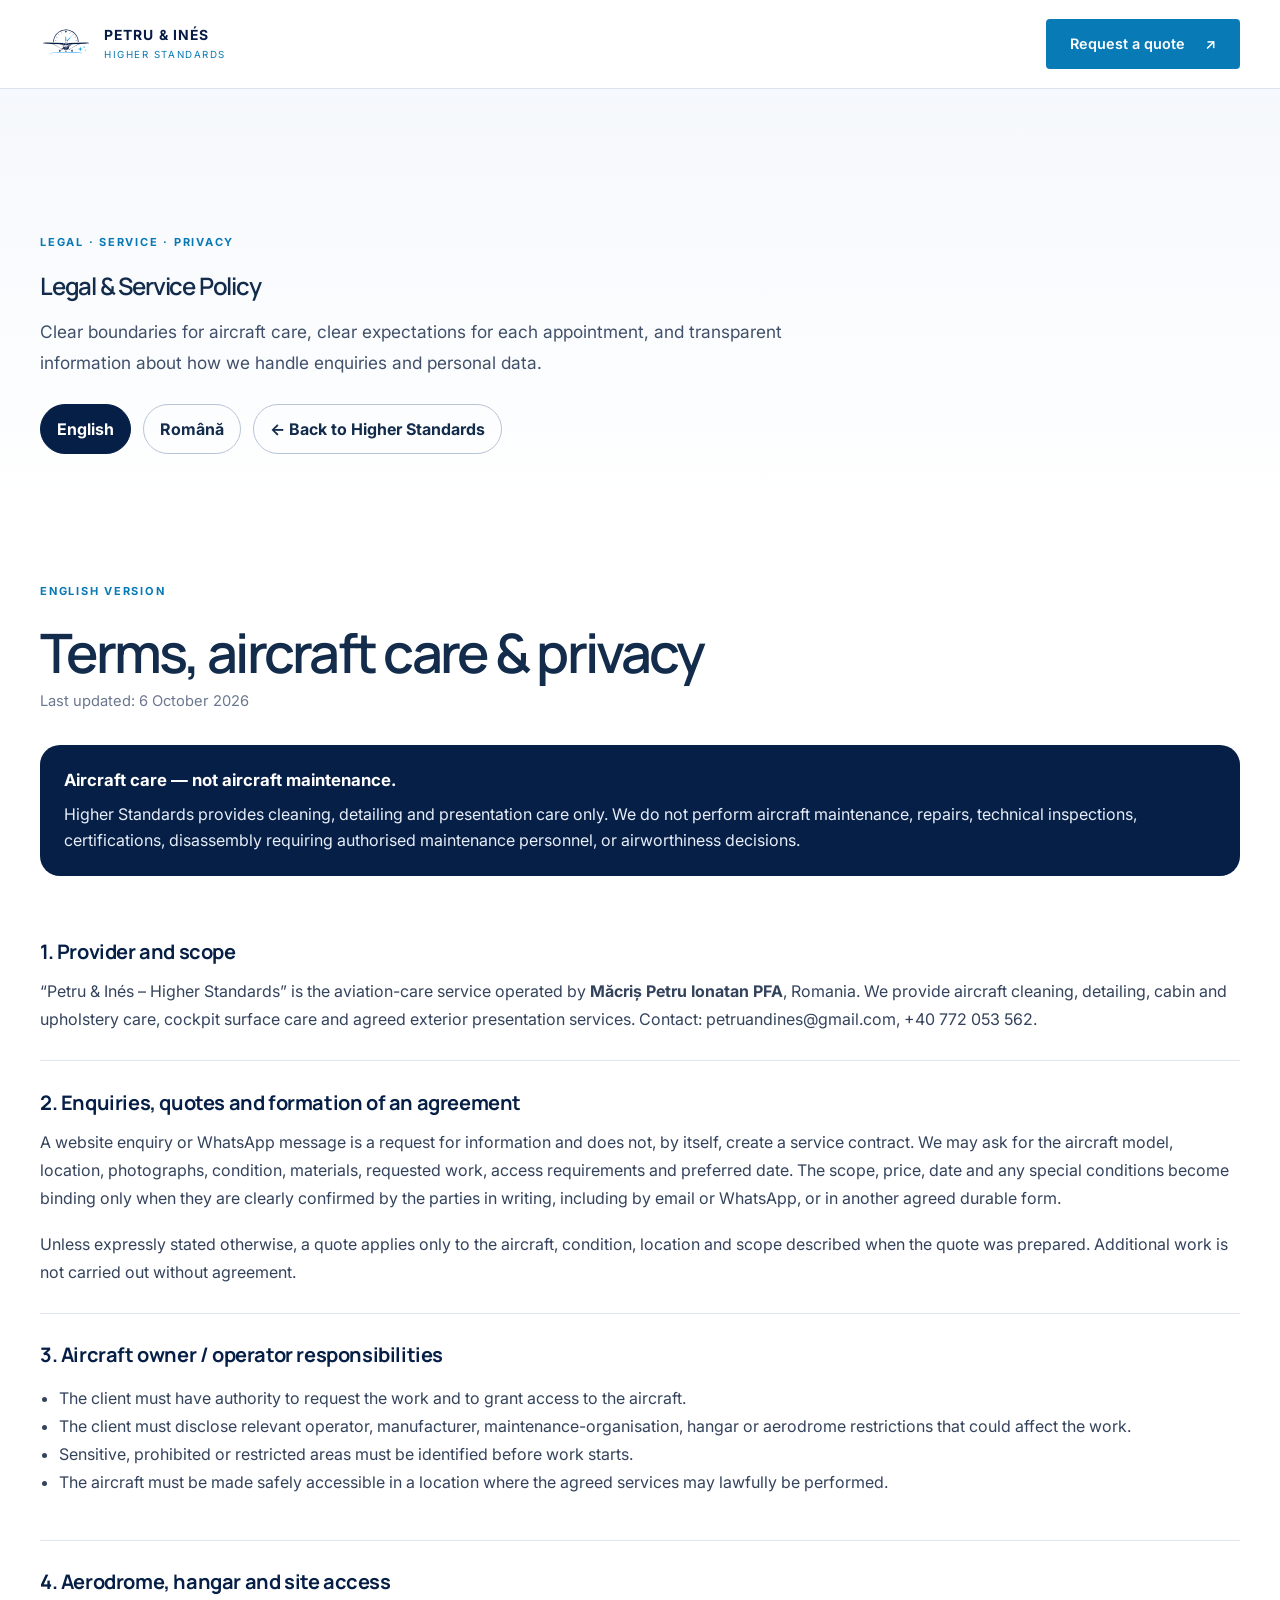
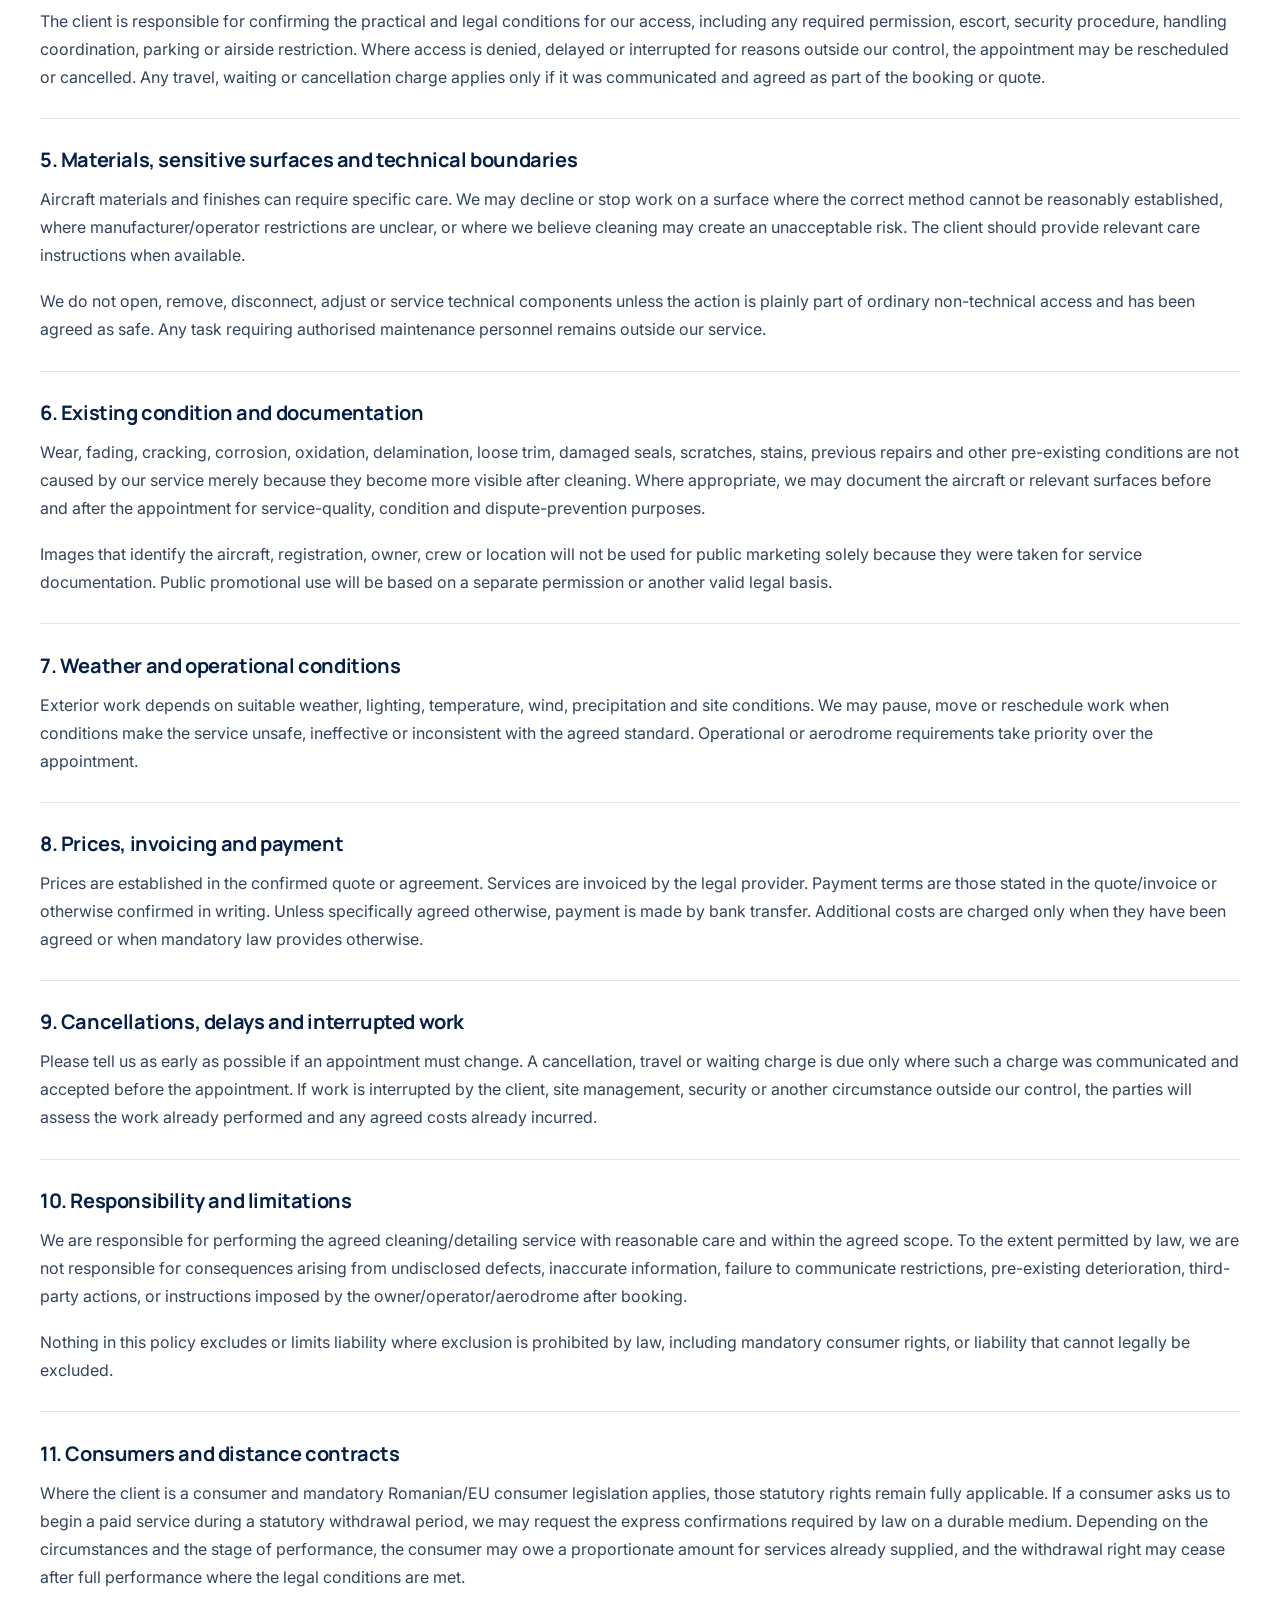
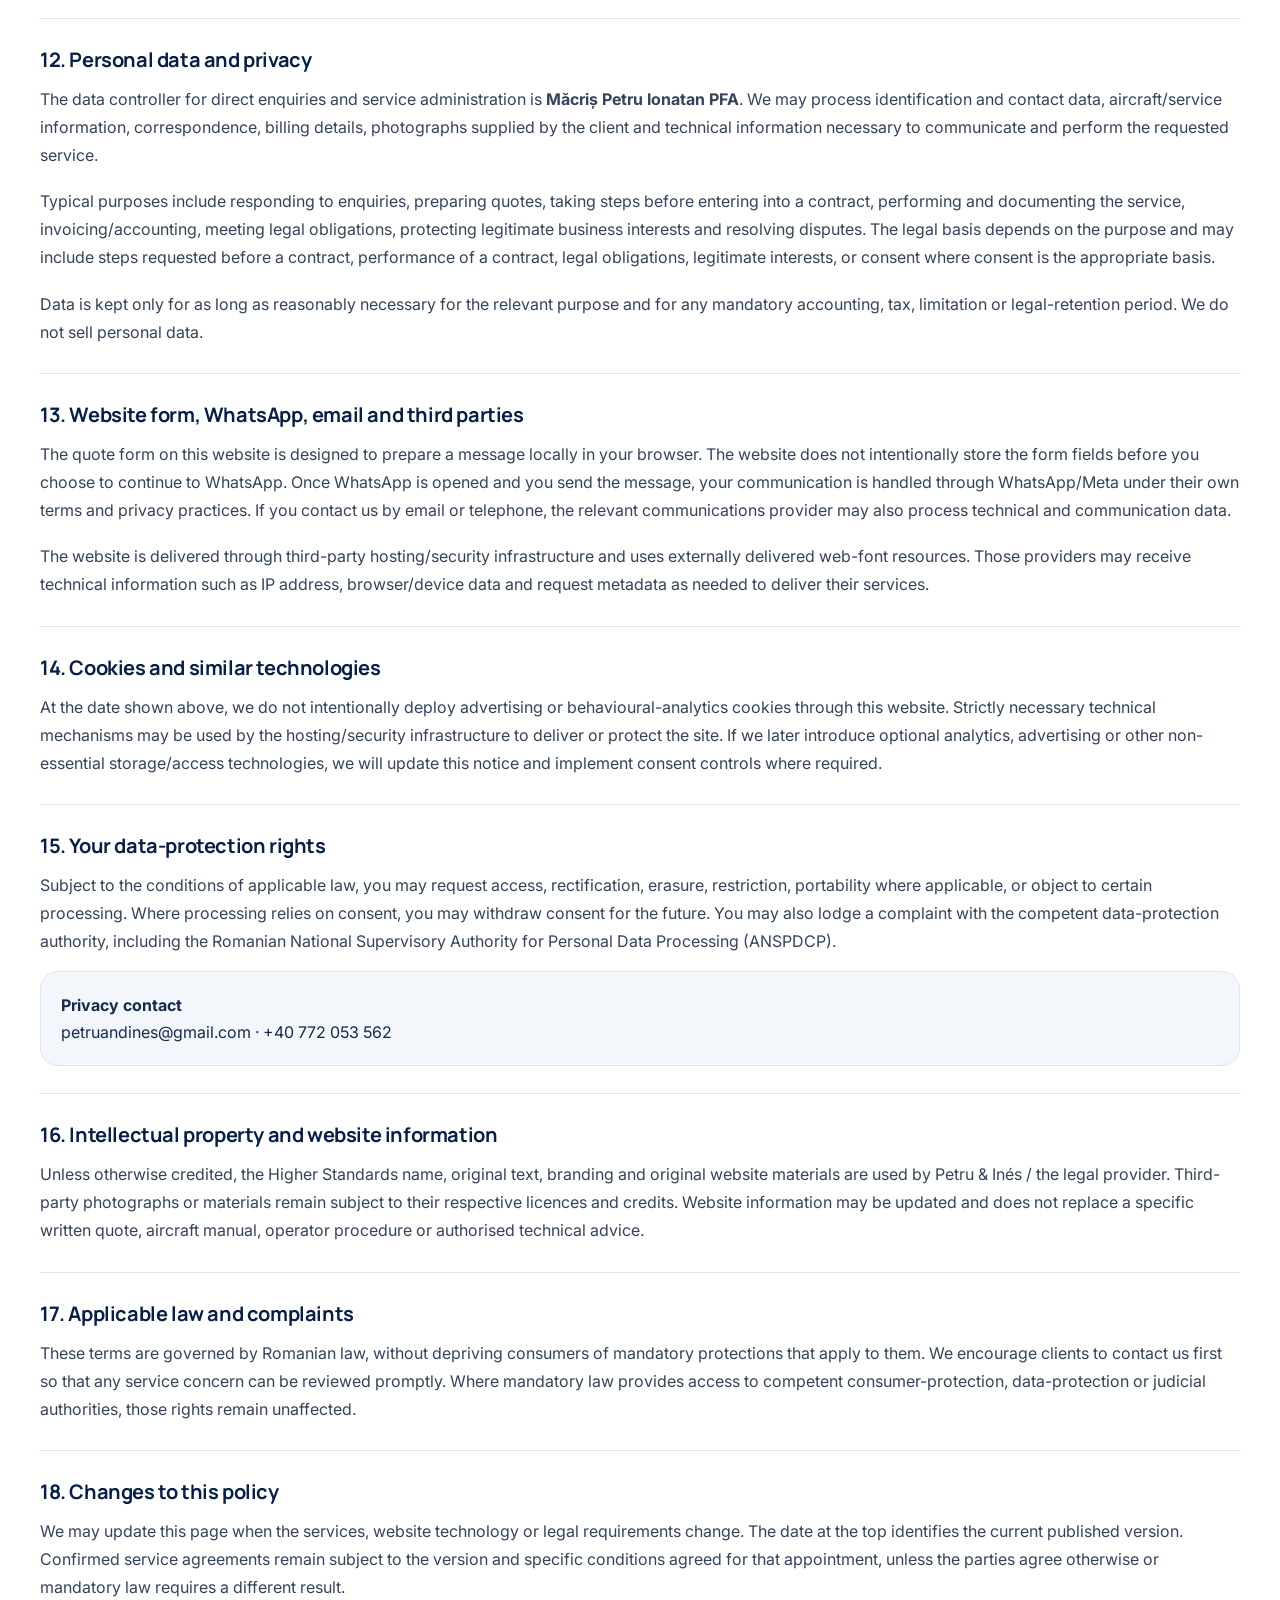
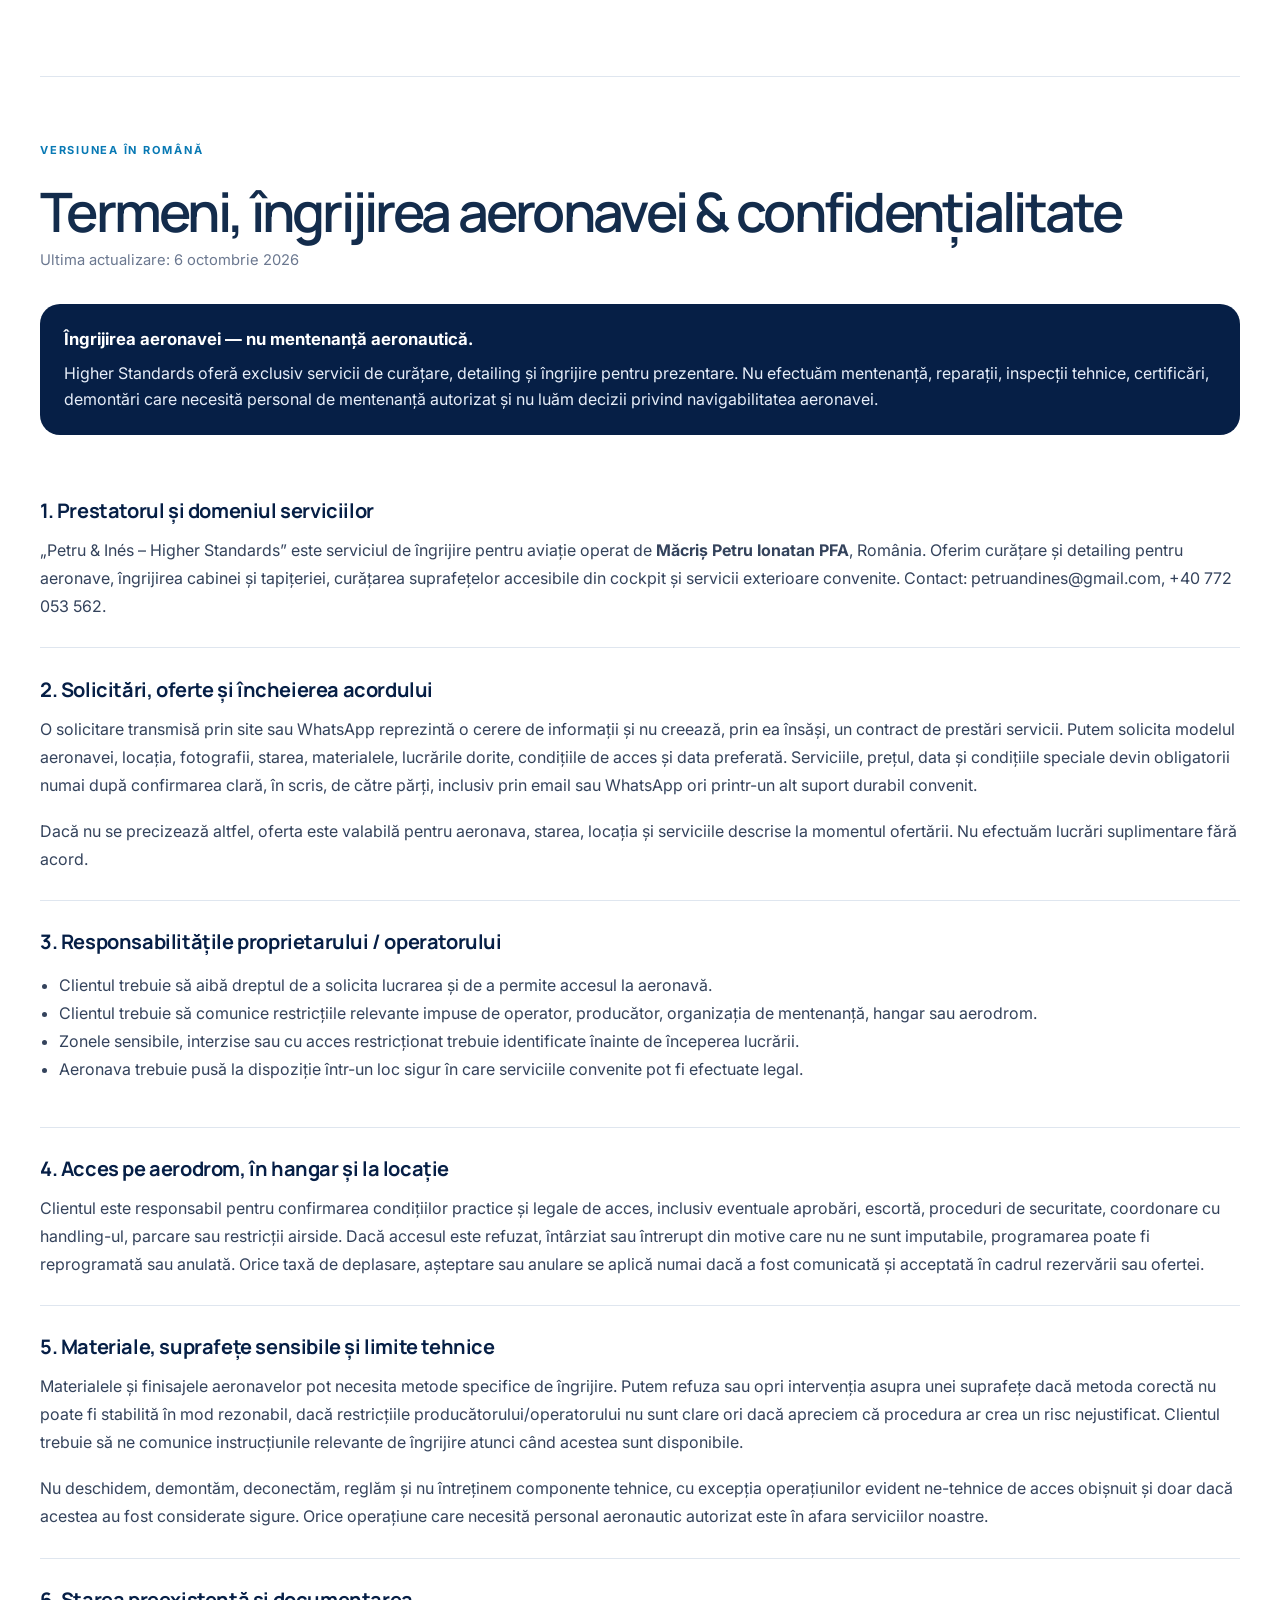
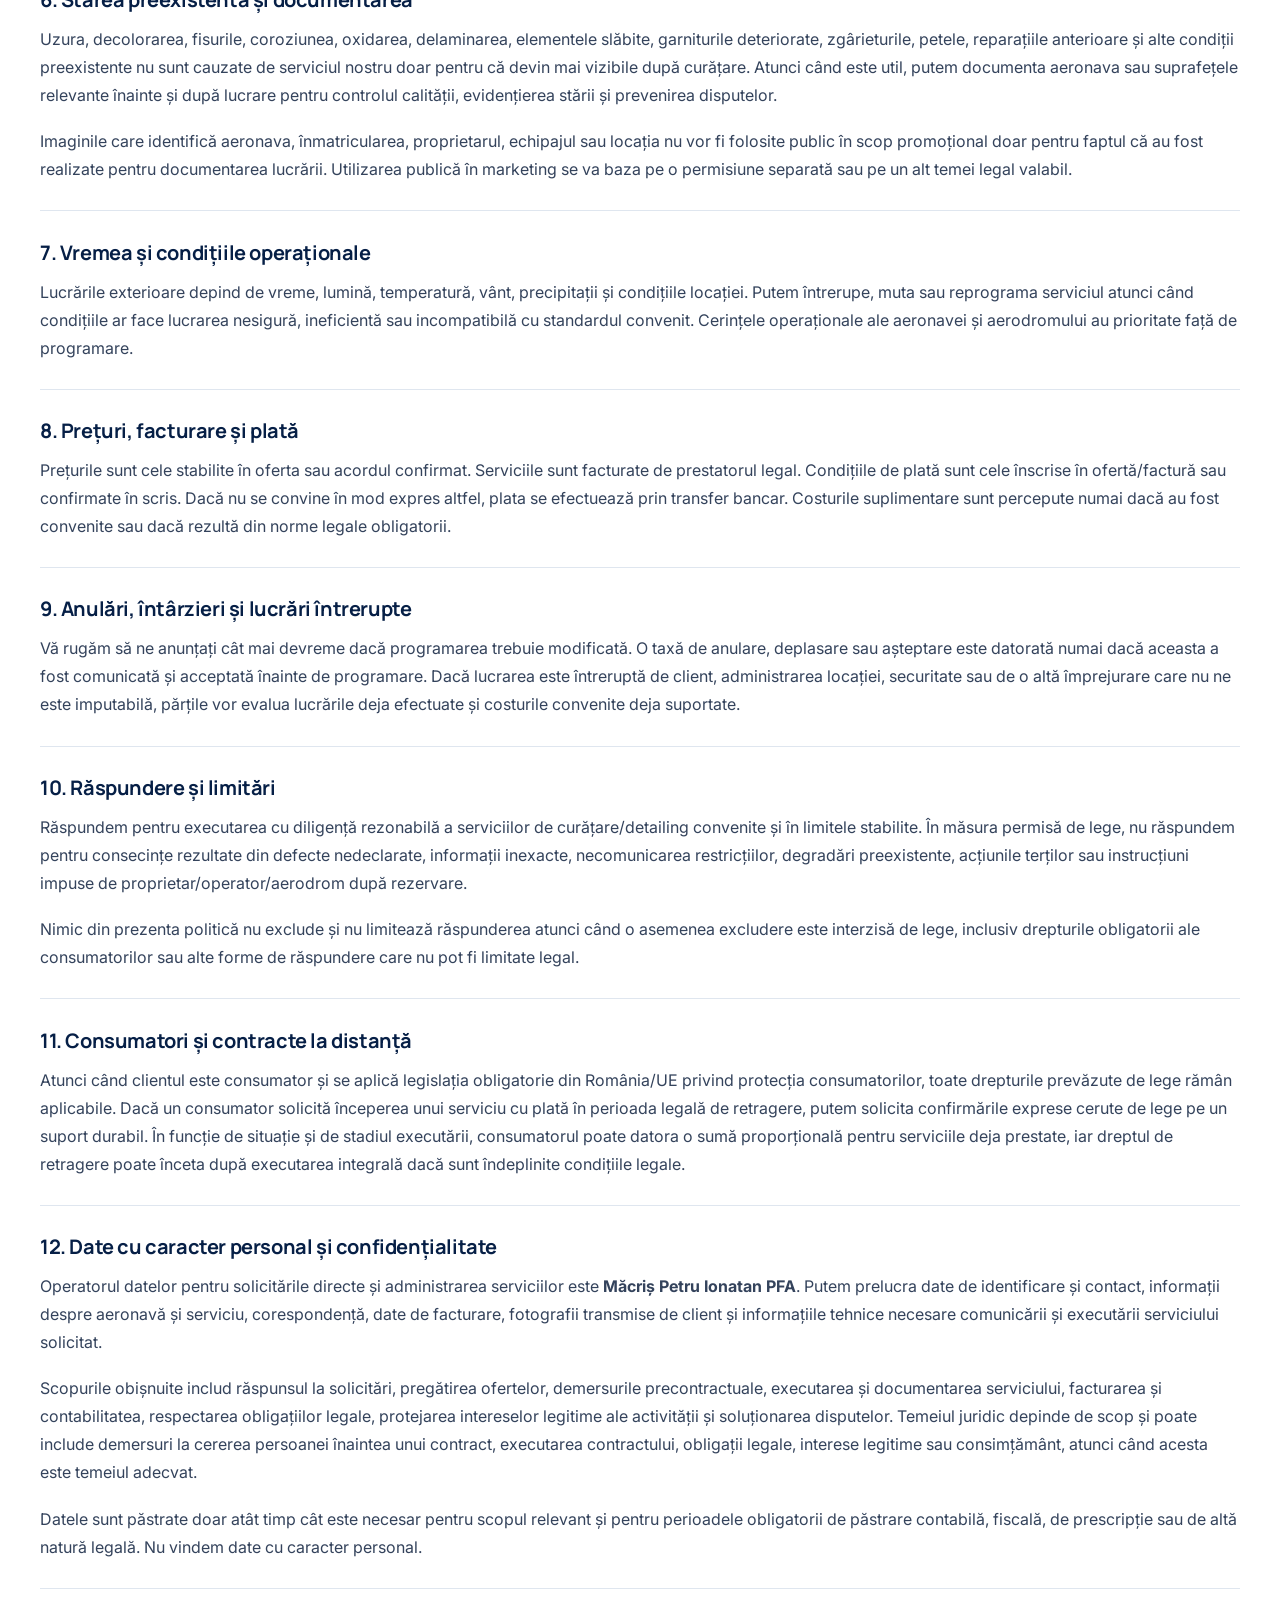
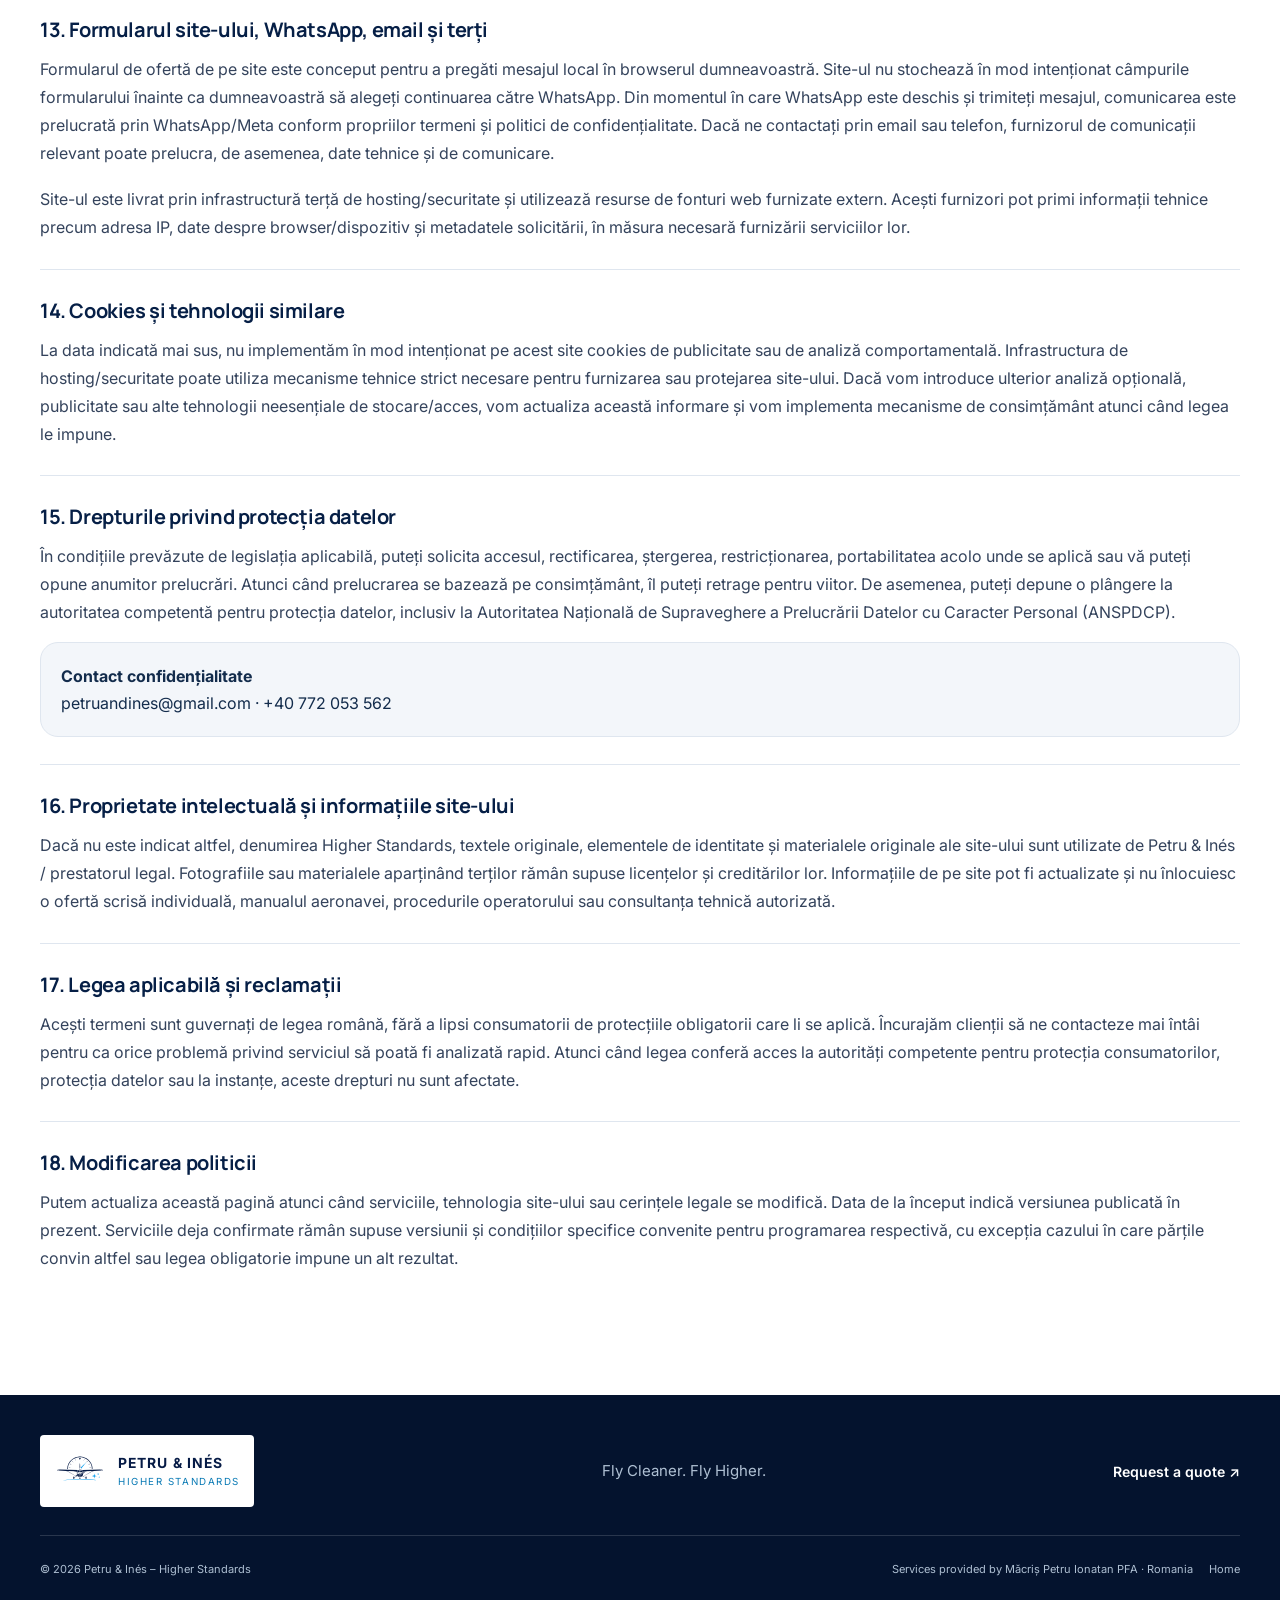
==== legal/index.html @ f7ebeadf "Add bilingual Legal & Service Policy" ====
<!doctype html>
<html lang="en">
<head>
  <meta charset="utf-8">
  <meta name="viewport" content="width=device-width,initial-scale=1">
  <title>Legal & Service Policy | Petru & Inés – Higher Standards</title>
  <meta name="description" content="Terms of service, aircraft care policy and privacy information for Petru & Inés – Higher Standards, operated by Măcriș Petru Ionatan PFA.">
  <meta name="theme-color" content="#061f46">
  <meta name="robots" content="index,follow">
  <link rel="canonical" href="https://higherstandards.petruandines.com/legal/">
  <link rel="icon" href="../assets/images/logo-mini.jpg" type="image/jpeg">
  <link rel="preconnect" href="https://fonts.googleapis.com">
  <link rel="preconnect" href="https://fonts.gstatic.com" crossorigin>
  <link href="https://fonts.googleapis.com/css2?family=Inter:wght@400;500;600;700;800&family=Manrope:wght@500;600;700;800&display=swap" rel="stylesheet">
  <link rel="stylesheet" href="../assets/css/style.css?v=20261006-legal">
  <style>
    .legal-hero{padding:9rem 0 4rem;background:linear-gradient(180deg,#f5f8fc 0%,#fff 100%)}
    .legal-hero h1{max-width:850px;margin:.6rem 0 1rem}.legal-intro{max-width:820px;font-size:1.08rem;line-height:1.8;color:#40506a}
    .legal-actions{display:flex;gap:.75rem;flex-wrap:wrap;margin-top:1.6rem}.legal-actions a{display:inline-flex;align-items:center;justify-content:center;padding:.7rem 1rem;border:1px solid #b8c4d5;border-radius:999px;text-decoration:none;font-weight:700}
    .legal-actions a:first-child{background:#061f46;color:#fff;border-color:#061f46}.legal-wrap{display:grid;grid-template-columns:minmax(0,1fr);gap:3rem;padding:4rem 0 6rem}
    .legal-language{scroll-margin-top:100px}.legal-language+.legal-language{border-top:1px solid #dfe6ef;padding-top:4rem}
    .legal-head{margin-bottom:2rem}.legal-head h2{font-size:clamp(2rem,5vw,3.4rem);margin:.35rem 0}.legal-meta{color:#6b7890;font-size:.92rem}
    .legal-card{border-top:1px solid #dfe6ef;padding:1.7rem 0}.legal-card:first-of-type{border-top:0}.legal-card h3{font-size:1.25rem;margin:0 0 .75rem;color:#061f46}.legal-card p,.legal-card li{line-height:1.75;color:#34435c}.legal-card ul{padding-left:1.2rem}.legal-notice{background:#061f46;color:#fff;border-radius:20px;padding:1.4rem 1.5rem;margin:1.5rem 0 2.2rem}.legal-notice strong{display:block;font-size:1.05rem;margin-bottom:.35rem}.legal-notice p{margin:0;color:#e7eef9;line-height:1.65}
    .legal-contact{background:#f3f6fa;border:1px solid #dfe6ef;border-radius:18px;padding:1.25rem;margin-top:1rem}.legal-contact a{word-break:break-word}
    .legal-footer-links{display:flex;gap:1rem;flex-wrap:wrap;align-items:center}.legal-footer-links a{color:inherit}
    @media(max-width:720px){.legal-hero{padding:7rem 0 3rem}.legal-wrap{padding:3rem 0 5rem}.legal-card{padding:1.35rem 0}}
  </style>
</head>
<body>
<a class="skip-link" href="#main">Skip to content</a>
<header class="site-header">
  <div class="container header-row">
    <a class="brand" href="../" aria-label="Petru & Inés – Higher Standards home"><img src="../assets/images/logo-mini.svg" alt="" width="52" height="52"><span class="brand-copy"><strong>PETRU &amp; INÉS</strong><span>HIGHER STANDARDS</span></span></a>
    <a class="btn btn-primary" href="../#quote">Request a quote <span aria-hidden="true">↗</span></a>
  </div>
</header>
<main id="main">
  <section class="legal-hero">
    <div class="container">
      <p class="eyebrow">LEGAL · SERVICE · PRIVACY</p>
      <h1>Legal &amp; Service Policy</h1>
      <p class="legal-intro">Clear boundaries for aircraft care, clear expectations for each appointment, and transparent information about how we handle enquiries and personal data.</p>
      <div class="legal-actions"><a href="#english">English</a><a href="#romana">Română</a><a href="../">← Back to Higher Standards</a></div>
    </div>
  </section>

  <div class="container legal-wrap">
    <section class="legal-language" id="english" lang="en">
      <div class="legal-head"><p class="eyebrow">ENGLISH VERSION</p><h2>Terms, aircraft care &amp; privacy</h2><p class="legal-meta">Last updated: 6 October 2026</p></div>
      <div class="legal-notice"><strong>Aircraft care — not aircraft maintenance.</strong><p>Higher Standards provides cleaning, detailing and presentation care only. We do not perform aircraft maintenance, repairs, technical inspections, certifications, disassembly requiring authorised maintenance personnel, or airworthiness decisions.</p></div>

      <article class="legal-card"><h3>1. Provider and scope</h3><p>“Petru &amp; Inés – Higher Standards” is the aviation-care service operated by <strong>Măcriș Petru Ionatan PFA</strong>, Romania. We provide aircraft cleaning, detailing, cabin and upholstery care, cockpit surface care and agreed exterior presentation services. Contact: <a href="mailto:petruandines@gmail.com">petruandines@gmail.com</a>, <a href="tel:+40772053562">+40 772 053 562</a>.</p></article>

      <article class="legal-card"><h3>2. Enquiries, quotes and formation of an agreement</h3><p>A website enquiry or WhatsApp message is a request for information and does not, by itself, create a service contract. We may ask for the aircraft model, location, photographs, condition, materials, requested work, access requirements and preferred date. The scope, price, date and any special conditions become binding only when they are clearly confirmed by the parties in writing, including by email or WhatsApp, or in another agreed durable form.</p><p>Unless expressly stated otherwise, a quote applies only to the aircraft, condition, location and scope described when the quote was prepared. Additional work is not carried out without agreement.</p></article>

      <article class="legal-card"><h3>3. Aircraft owner / operator responsibilities</h3><ul><li>The client must have authority to request the work and to grant access to the aircraft.</li><li>The client must disclose relevant operator, manufacturer, maintenance-organisation, hangar or aerodrome restrictions that could affect the work.</li><li>Sensitive, prohibited or restricted areas must be identified before work starts.</li><li>The aircraft must be made safely accessible in a location where the agreed services may lawfully be performed.</li></ul></article>

      <article class="legal-card"><h3>4. Aerodrome, hangar and site access</h3><p>The client is responsible for confirming the practical and legal conditions for our access, including any required permission, escort, security procedure, handling coordination, parking or airside restriction. Where access is denied, delayed or interrupted for reasons outside our control, the appointment may be rescheduled or cancelled. Any travel, waiting or cancellation charge applies only if it was communicated and agreed as part of the booking or quote.</p></article>

      <article class="legal-card"><h3>5. Materials, sensitive surfaces and technical boundaries</h3><p>Aircraft materials and finishes can require specific care. We may decline or stop work on a surface where the correct method cannot be reasonably established, where manufacturer/operator restrictions are unclear, or where we believe cleaning may create an unacceptable risk. The client should provide relevant care instructions when available.</p><p>We do not open, remove, disconnect, adjust or service technical components unless the action is plainly part of ordinary non-technical access and has been agreed as safe. Any task requiring authorised maintenance personnel remains outside our service.</p></article>

      <article class="legal-card"><h3>6. Existing condition and documentation</h3><p>Wear, fading, cracking, corrosion, oxidation, delamination, loose trim, damaged seals, scratches, stains, previous repairs and other pre-existing conditions are not caused by our service merely because they become more visible after cleaning. Where appropriate, we may document the aircraft or relevant surfaces before and after the appointment for service-quality, condition and dispute-prevention purposes.</p><p>Images that identify the aircraft, registration, owner, crew or location will not be used for public marketing solely because they were taken for service documentation. Public promotional use will be based on a separate permission or another valid legal basis.</p></article>

      <article class="legal-card"><h3>7. Weather and operational conditions</h3><p>Exterior work depends on suitable weather, lighting, temperature, wind, precipitation and site conditions. We may pause, move or reschedule work when conditions make the service unsafe, ineffective or inconsistent with the agreed standard. Operational or aerodrome requirements take priority over the appointment.</p></article>

      <article class="legal-card"><h3>8. Prices, invoicing and payment</h3><p>Prices are established in the confirmed quote or agreement. Services are invoiced by the legal provider. Payment terms are those stated in the quote/invoice or otherwise confirmed in writing. Unless specifically agreed otherwise, payment is made by bank transfer. Additional costs are charged only when they have been agreed or when mandatory law provides otherwise.</p></article>

      <article class="legal-card"><h3>9. Cancellations, delays and interrupted work</h3><p>Please tell us as early as possible if an appointment must change. A cancellation, travel or waiting charge is due only where such a charge was communicated and accepted before the appointment. If work is interrupted by the client, site management, security or another circumstance outside our control, the parties will assess the work already performed and any agreed costs already incurred.</p></article>

      <article class="legal-card"><h3>10. Responsibility and limitations</h3><p>We are responsible for performing the agreed cleaning/detailing service with reasonable care and within the agreed scope. To the extent permitted by law, we are not responsible for consequences arising from undisclosed defects, inaccurate information, failure to communicate restrictions, pre-existing deterioration, third-party actions, or instructions imposed by the owner/operator/aerodrome after booking.</p><p>Nothing in this policy excludes or limits liability where exclusion is prohibited by law, including mandatory consumer rights, or liability that cannot legally be excluded.</p></article>

      <article class="legal-card"><h3>11. Consumers and distance contracts</h3><p>Where the client is a consumer and mandatory Romanian/EU consumer legislation applies, those statutory rights remain fully applicable. If a consumer asks us to begin a paid service during a statutory withdrawal period, we may request the express confirmations required by law on a durable medium. Depending on the circumstances and the stage of performance, the consumer may owe a proportionate amount for services already supplied, and the withdrawal right may cease after full performance where the legal conditions are met.</p></article>

      <article class="legal-card"><h3>12. Personal data and privacy</h3><p>The data controller for direct enquiries and service administration is <strong>Măcriș Petru Ionatan PFA</strong>. We may process identification and contact data, aircraft/service information, correspondence, billing details, photographs supplied by the client and technical information necessary to communicate and perform the requested service.</p><p>Typical purposes include responding to enquiries, preparing quotes, taking steps before entering into a contract, performing and documenting the service, invoicing/accounting, meeting legal obligations, protecting legitimate business interests and resolving disputes. The legal basis depends on the purpose and may include steps requested before a contract, performance of a contract, legal obligations, legitimate interests, or consent where consent is the appropriate basis.</p><p>Data is kept only for as long as reasonably necessary for the relevant purpose and for any mandatory accounting, tax, limitation or legal-retention period. We do not sell personal data.</p></article>

      <article class="legal-card"><h3>13. Website form, WhatsApp, email and third parties</h3><p>The quote form on this website is designed to prepare a message locally in your browser. The website does not intentionally store the form fields before you choose to continue to WhatsApp. Once WhatsApp is opened and you send the message, your communication is handled through WhatsApp/Meta under their own terms and privacy practices. If you contact us by email or telephone, the relevant communications provider may also process technical and communication data.</p><p>The website is delivered through third-party hosting/security infrastructure and uses externally delivered web-font resources. Those providers may receive technical information such as IP address, browser/device data and request metadata as needed to deliver their services.</p></article>

      <article class="legal-card"><h3>14. Cookies and similar technologies</h3><p>At the date shown above, we do not intentionally deploy advertising or behavioural-analytics cookies through this website. Strictly necessary technical mechanisms may be used by the hosting/security infrastructure to deliver or protect the site. If we later introduce optional analytics, advertising or other non-essential storage/access technologies, we will update this notice and implement consent controls where required.</p></article>

      <article class="legal-card"><h3>15. Your data-protection rights</h3><p>Subject to the conditions of applicable law, you may request access, rectification, erasure, restriction, portability where applicable, or object to certain processing. Where processing relies on consent, you may withdraw consent for the future. You may also lodge a complaint with the competent data-protection authority, including the Romanian National Supervisory Authority for Personal Data Processing (ANSPDCP).</p><div class="legal-contact"><strong>Privacy contact</strong><br><a href="mailto:petruandines@gmail.com">petruandines@gmail.com</a> · <a href="tel:+40772053562">+40 772 053 562</a></div></article>

      <article class="legal-card"><h3>16. Intellectual property and website information</h3><p>Unless otherwise credited, the Higher Standards name, original text, branding and original website materials are used by Petru &amp; Inés / the legal provider. Third-party photographs or materials remain subject to their respective licences and credits. Website information may be updated and does not replace a specific written quote, aircraft manual, operator procedure or authorised technical advice.</p></article>

      <article class="legal-card"><h3>17. Applicable law and complaints</h3><p>These terms are governed by Romanian law, without depriving consumers of mandatory protections that apply to them. We encourage clients to contact us first so that any service concern can be reviewed promptly. Where mandatory law provides access to competent consumer-protection, data-protection or judicial authorities, those rights remain unaffected.</p></article>

      <article class="legal-card"><h3>18. Changes to this policy</h3><p>We may update this page when the services, website technology or legal requirements change. The date at the top identifies the current published version. Confirmed service agreements remain subject to the version and specific conditions agreed for that appointment, unless the parties agree otherwise or mandatory law requires a different result.</p></article>
    </section>

    <section class="legal-language" id="romana" lang="ro">
      <div class="legal-head"><p class="eyebrow">VERSIUNEA ÎN ROMÂNĂ</p><h2>Termeni, îngrijirea aeronavei &amp; confidențialitate</h2><p class="legal-meta">Ultima actualizare: 6 octombrie 2026</p></div>
      <div class="legal-notice"><strong>Îngrijirea aeronavei — nu mentenanță aeronautică.</strong><p>Higher Standards oferă exclusiv servicii de curățare, detailing și îngrijire pentru prezentare. Nu efectuăm mentenanță, reparații, inspecții tehnice, certificări, demontări care necesită personal de mentenanță autorizat și nu luăm decizii privind navigabilitatea aeronavei.</p></div>

      <article class="legal-card"><h3>1. Prestatorul și domeniul serviciilor</h3><p>„Petru &amp; Inés – Higher Standards” este serviciul de îngrijire pentru aviație operat de <strong>Măcriș Petru Ionatan PFA</strong>, România. Oferim curățare și detailing pentru aeronave, îngrijirea cabinei și tapițeriei, curățarea suprafețelor accesibile din cockpit și servicii exterioare convenite. Contact: <a href="mailto:petruandines@gmail.com">petruandines@gmail.com</a>, <a href="tel:+40772053562">+40 772 053 562</a>.</p></article>

      <article class="legal-card"><h3>2. Solicitări, oferte și încheierea acordului</h3><p>O solicitare transmisă prin site sau WhatsApp reprezintă o cerere de informații și nu creează, prin ea însăși, un contract de prestări servicii. Putem solicita modelul aeronavei, locația, fotografii, starea, materialele, lucrările dorite, condițiile de acces și data preferată. Serviciile, prețul, data și condițiile speciale devin obligatorii numai după confirmarea clară, în scris, de către părți, inclusiv prin email sau WhatsApp ori printr-un alt suport durabil convenit.</p><p>Dacă nu se precizează altfel, oferta este valabilă pentru aeronava, starea, locația și serviciile descrise la momentul ofertării. Nu efectuăm lucrări suplimentare fără acord.</p></article>

      <article class="legal-card"><h3>3. Responsabilitățile proprietarului / operatorului</h3><ul><li>Clientul trebuie să aibă dreptul de a solicita lucrarea și de a permite accesul la aeronavă.</li><li>Clientul trebuie să comunice restricțiile relevante impuse de operator, producător, organizația de mentenanță, hangar sau aerodrom.</li><li>Zonele sensibile, interzise sau cu acces restricționat trebuie identificate înainte de începerea lucrării.</li><li>Aeronava trebuie pusă la dispoziție într-un loc sigur în care serviciile convenite pot fi efectuate legal.</li></ul></article>

      <article class="legal-card"><h3>4. Acces pe aerodrom, în hangar și la locație</h3><p>Clientul este responsabil pentru confirmarea condițiilor practice și legale de acces, inclusiv eventuale aprobări, escortă, proceduri de securitate, coordonare cu handling-ul, parcare sau restricții airside. Dacă accesul este refuzat, întârziat sau întrerupt din motive care nu ne sunt imputabile, programarea poate fi reprogramată sau anulată. Orice taxă de deplasare, așteptare sau anulare se aplică numai dacă a fost comunicată și acceptată în cadrul rezervării sau ofertei.</p></article>

      <article class="legal-card"><h3>5. Materiale, suprafețe sensibile și limite tehnice</h3><p>Materialele și finisajele aeronavelor pot necesita metode specifice de îngrijire. Putem refuza sau opri intervenția asupra unei suprafețe dacă metoda corectă nu poate fi stabilită în mod rezonabil, dacă restricțiile producătorului/operatorului nu sunt clare ori dacă apreciem că procedura ar crea un risc nejustificat. Clientul trebuie să ne comunice instrucțiunile relevante de îngrijire atunci când acestea sunt disponibile.</p><p>Nu deschidem, demontăm, deconectăm, reglăm și nu întreținem componente tehnice, cu excepția operațiunilor evident ne-tehnice de acces obișnuit și doar dacă acestea au fost considerate sigure. Orice operațiune care necesită personal aeronautic autorizat este în afara serviciilor noastre.</p></article>

      <article class="legal-card"><h3>6. Starea preexistentă și documentarea</h3><p>Uzura, decolorarea, fisurile, coroziunea, oxidarea, delaminarea, elementele slăbite, garniturile deteriorate, zgârieturile, petele, reparațiile anterioare și alte condiții preexistente nu sunt cauzate de serviciul nostru doar pentru că devin mai vizibile după curățare. Atunci când este util, putem documenta aeronava sau suprafețele relevante înainte și după lucrare pentru controlul calității, evidențierea stării și prevenirea disputelor.</p><p>Imaginile care identifică aeronava, înmatricularea, proprietarul, echipajul sau locația nu vor fi folosite public în scop promoțional doar pentru faptul că au fost realizate pentru documentarea lucrării. Utilizarea publică în marketing se va baza pe o permisiune separată sau pe un alt temei legal valabil.</p></article>

      <article class="legal-card"><h3>7. Vremea și condițiile operaționale</h3><p>Lucrările exterioare depind de vreme, lumină, temperatură, vânt, precipitații și condițiile locației. Putem întrerupe, muta sau reprograma serviciul atunci când condițiile ar face lucrarea nesigură, ineficientă sau incompatibilă cu standardul convenit. Cerințele operaționale ale aeronavei și aerodromului au prioritate față de programare.</p></article>

      <article class="legal-card"><h3>8. Prețuri, facturare și plată</h3><p>Prețurile sunt cele stabilite în oferta sau acordul confirmat. Serviciile sunt facturate de prestatorul legal. Condițiile de plată sunt cele înscrise în ofertă/factură sau confirmate în scris. Dacă nu se convine în mod expres altfel, plata se efectuează prin transfer bancar. Costurile suplimentare sunt percepute numai dacă au fost convenite sau dacă rezultă din norme legale obligatorii.</p></article>

      <article class="legal-card"><h3>9. Anulări, întârzieri și lucrări întrerupte</h3><p>Vă rugăm să ne anunțați cât mai devreme dacă programarea trebuie modificată. O taxă de anulare, deplasare sau așteptare este datorată numai dacă aceasta a fost comunicată și acceptată înainte de programare. Dacă lucrarea este întreruptă de client, administrarea locației, securitate sau de o altă împrejurare care nu ne este imputabilă, părțile vor evalua lucrările deja efectuate și costurile convenite deja suportate.</p></article>

      <article class="legal-card"><h3>10. Răspundere și limitări</h3><p>Răspundem pentru executarea cu diligență rezonabilă a serviciilor de curățare/detailing convenite și în limitele stabilite. În măsura permisă de lege, nu răspundem pentru consecințe rezultate din defecte nedeclarate, informații inexacte, necomunicarea restricțiilor, degradări preexistente, acțiunile terților sau instrucțiuni impuse de proprietar/operator/aerodrom după rezervare.</p><p>Nimic din prezenta politică nu exclude și nu limitează răspunderea atunci când o asemenea excludere este interzisă de lege, inclusiv drepturile obligatorii ale consumatorilor sau alte forme de răspundere care nu pot fi limitate legal.</p></article>

      <article class="legal-card"><h3>11. Consumatori și contracte la distanță</h3><p>Atunci când clientul este consumator și se aplică legislația obligatorie din România/UE privind protecția consumatorilor, toate drepturile prevăzute de lege rămân aplicabile. Dacă un consumator solicită începerea unui serviciu cu plată în perioada legală de retragere, putem solicita confirmările exprese cerute de lege pe un suport durabil. În funcție de situație și de stadiul executării, consumatorul poate datora o sumă proporțională pentru serviciile deja prestate, iar dreptul de retragere poate înceta după executarea integrală dacă sunt îndeplinite condițiile legale.</p></article>

      <article class="legal-card"><h3>12. Date cu caracter personal și confidențialitate</h3><p>Operatorul datelor pentru solicitările directe și administrarea serviciilor este <strong>Măcriș Petru Ionatan PFA</strong>. Putem prelucra date de identificare și contact, informații despre aeronavă și serviciu, corespondență, date de facturare, fotografii transmise de client și informațiile tehnice necesare comunicării și executării serviciului solicitat.</p><p>Scopurile obișnuite includ răspunsul la solicitări, pregătirea ofertelor, demersurile precontractuale, executarea și documentarea serviciului, facturarea și contabilitatea, respectarea obligațiilor legale, protejarea intereselor legitime ale activității și soluționarea disputelor. Temeiul juridic depinde de scop și poate include demersuri la cererea persoanei înaintea unui contract, executarea contractului, obligații legale, interese legitime sau consimțământ, atunci când acesta este temeiul adecvat.</p><p>Datele sunt păstrate doar atât timp cât este necesar pentru scopul relevant și pentru perioadele obligatorii de păstrare contabilă, fiscală, de prescripție sau de altă natură legală. Nu vindem date cu caracter personal.</p></article>

      <article class="legal-card"><h3>13. Formularul site-ului, WhatsApp, email și terți</h3><p>Formularul de ofertă de pe site este conceput pentru a pregăti mesajul local în browserul dumneavoastră. Site-ul nu stochează în mod intenționat câmpurile formularului înainte ca dumneavoastră să alegeți continuarea către WhatsApp. Din momentul în care WhatsApp este deschis și trimiteți mesajul, comunicarea este prelucrată prin WhatsApp/Meta conform propriilor termeni și politici de confidențialitate. Dacă ne contactați prin email sau telefon, furnizorul de comunicații relevant poate prelucra, de asemenea, date tehnice și de comunicare.</p><p>Site-ul este livrat prin infrastructură terță de hosting/securitate și utilizează resurse de fonturi web furnizate extern. Acești furnizori pot primi informații tehnice precum adresa IP, date despre browser/dispozitiv și metadatele solicitării, în măsura necesară furnizării serviciilor lor.</p></article>

      <article class="legal-card"><h3>14. Cookies și tehnologii similare</h3><p>La data indicată mai sus, nu implementăm în mod intenționat pe acest site cookies de publicitate sau de analiză comportamentală. Infrastructura de hosting/securitate poate utiliza mecanisme tehnice strict necesare pentru furnizarea sau protejarea site-ului. Dacă vom introduce ulterior analiză opțională, publicitate sau alte tehnologii neesențiale de stocare/acces, vom actualiza această informare și vom implementa mecanisme de consimțământ atunci când legea le impune.</p></article>

      <article class="legal-card"><h3>15. Drepturile privind protecția datelor</h3><p>În condițiile prevăzute de legislația aplicabilă, puteți solicita accesul, rectificarea, ștergerea, restricționarea, portabilitatea acolo unde se aplică sau vă puteți opune anumitor prelucrări. Atunci când prelucrarea se bazează pe consimțământ, îl puteți retrage pentru viitor. De asemenea, puteți depune o plângere la autoritatea competentă pentru protecția datelor, inclusiv la Autoritatea Națională de Supraveghere a Prelucrării Datelor cu Caracter Personal (ANSPDCP).</p><div class="legal-contact"><strong>Contact confidențialitate</strong><br><a href="mailto:petruandines@gmail.com">petruandines@gmail.com</a> · <a href="tel:+40772053562">+40 772 053 562</a></div></article>

      <article class="legal-card"><h3>16. Proprietate intelectuală și informațiile site-ului</h3><p>Dacă nu este indicat altfel, denumirea Higher Standards, textele originale, elementele de identitate și materialele originale ale site-ului sunt utilizate de Petru &amp; Inés / prestatorul legal. Fotografiile sau materialele aparținând terților rămân supuse licențelor și creditărilor lor. Informațiile de pe site pot fi actualizate și nu înlocuiesc o ofertă scrisă individuală, manualul aeronavei, procedurile operatorului sau consultanța tehnică autorizată.</p></article>

      <article class="legal-card"><h3>17. Legea aplicabilă și reclamații</h3><p>Acești termeni sunt guvernați de legea română, fără a lipsi consumatorii de protecțiile obligatorii care li se aplică. Încurajăm clienții să ne contacteze mai întâi pentru ca orice problemă privind serviciul să poată fi analizată rapid. Atunci când legea conferă acces la autorități competente pentru protecția consumatorilor, protecția datelor sau la instanțe, aceste drepturi nu sunt afectate.</p></article>

      <article class="legal-card"><h3>18. Modificarea politicii</h3><p>Putem actualiza această pagină atunci când serviciile, tehnologia site-ului sau cerințele legale se modifică. Data de la început indică versiunea publicată în prezent. Serviciile deja confirmate rămân supuse versiunii și condițiilor specifice convenite pentru programarea respectivă, cu excepția cazului în care părțile convin altfel sau legea obligatorie impune un alt rezultat.</p></article>
    </section>
  </div>
</main>
<footer class="footer"><div class="container"><div class="footer-top"><a class="brand" href="../"><img src="../assets/images/logo-mini.svg" alt="" width="52" height="52" loading="lazy"><span class="brand-copy"><strong>PETRU &amp; INÉS</strong><span>HIGHER STANDARDS</span></span></a><p>Fly Cleaner. Fly Higher.</p><a class="text-link" href="../#quote">Request a quote ↗</a></div><div class="footer-bottom"><p>© 2026 Petru &amp; Inés – Higher Standards</p><div class="legal-footer-links"><span>Services provided by Măcriș Petru Ionatan PFA · Romania</span><a href="../">Home</a></div></div></div></footer>
</body>
</html>
---- assets/css/style.css ----
/* Higher Standards — one stylesheet, mobile-first layout. */
:root{--navy:#061b46;--deep:#04132e;--blue:#168fd0;--bright:#58b9ed;--ink:#132c4c;--muted:#53647a;--paper:#f4f7fa;--line:#dce4ed;--max:1200px}
*{box-sizing:border-box}html{scroll-behavior:smooth;scroll-padding-top:100px}body{margin:0;color:var(--ink);background:#fff;font-family:Inter,system-ui,-apple-system,BlinkMacSystemFont,"Segoe UI",sans-serif;line-height:1.65;-webkit-font-smoothing:antialiased}img{display:block;max-width:100%;height:auto}a{color:inherit;text-decoration:none}button,input,select,textarea{font:inherit}button{cursor:pointer}h1,h2,h3,p,figure{margin:0}h1,h2,h3{font-family:Manrope,Inter,system-ui,sans-serif}p+p{margin-top:1.15rem}h1,h2{font-weight:600;letter-spacing:-.05em;line-height:1.12}h2{font-size:clamp(2rem,4.2vw,3.6rem)}h3{font-size:1.2rem;line-height:1.35;letter-spacing:-.02em}a,button,input,textarea,select,summary{-webkit-tap-highlight-color:transparent}:focus-visible{outline:3px solid var(--blue);outline-offset:5px}a:hover{color:var(--blue)}.container{width:calc(100% - 40px);max-width:var(--max);margin-inline:auto}.container>*,.field-row>*,.service-grid>*,.split-grid>*,.quote-grid>*{min-width:0}.skip-link{position:fixed;top:-100px;left:20px;z-index:110;background:#fff;color:var(--navy);padding:12px 20px}.skip-link:focus{top:12px}.section{padding:64px 0}.eyebrow{font-size:.69rem;font-weight:700;letter-spacing:.16em;line-height:1.8;text-transform:uppercase;color:#0879b4;margin-bottom:20px}.section-head{display:grid;gap:24px;margin-bottom:32px}.section-head>p,.section-copy>p:not(.eyebrow){color:var(--muted);max-width:580px}.section-copy h2{margin-bottom:24px}.text-link{display:inline-flex;align-items:center;gap:14px;font-size:.88rem;font-weight:600;min-height:44px}.btn{display:inline-flex;align-items:center;justify-content:center;gap:20px;min-height:50px;padding:13px 23px;border:1px solid transparent;border-radius:4px;font-size:.9rem;font-weight:600;line-height:1.4;text-align:center;transition:background .2s}.btn-primary{background:#087bb7;color:#fff}.btn-primary:hover{color:#fff;background:#086b9e}.number{display:block;color:#0879b4;letter-spacing:.12em;font-size:.7rem;font-weight:600}
/* A compact sticky header, with navigation removed from the tab order when closed. */
.site-header{position:sticky;top:0;z-index:100;background:#fff;border-bottom:1px solid var(--line)}.header-row{display:flex;align-items:center;justify-content:space-between;gap:16px;min-height:74px}.brand{display:flex;gap:12px;align-items:center;min-width:0;flex-shrink:0}.brand img{width:46px;height:46px;object-fit:contain}.brand-copy{display:block;line-height:1.2}.brand-copy strong{display:block;font-size:.78rem;letter-spacing:.08em;color:var(--navy)}.brand-copy>span{display:block;color:#0879b4;font-size:.55rem;letter-spacing:.16em;margin-top:5px}.menu-toggle{display:grid;place-items:center;width:46px;height:46px;flex-shrink:0;border:1px solid var(--line);border-radius:4px;background:#fff;color:var(--navy)}.menu-toggle>span,.menu-toggle>span:before,.menu-toggle>span:after{width:20px;height:2px;background:currentColor;display:block;position:relative}.menu-toggle>span:before,.menu-toggle>span:after{content:"";position:absolute;left:0;top:-6px}.menu-toggle>span:after{top:6px}.menu-toggle[aria-expanded=true]>span{background:transparent}.menu-toggle[aria-expanded=true]>span:before{top:0;transform:rotate(45deg)}.menu-toggle[aria-expanded=true]>span:after{top:0;transform:rotate(-45deg)}.nav-wrap{display:none;position:absolute;inset:100% 0 auto;background:#fff;padding:20px;box-shadow:0 18px 30px #061b4614;max-height:calc(100dvh - 74px);overflow-y:auto;border-bottom:1px solid var(--line)}.nav-wrap.open{display:block}.nav-wrap nav{display:flex;flex-direction:column;margin-bottom:16px}.nav-wrap nav a{display:block;padding:12px 0;font-size:.9rem;border-bottom:1px solid var(--line)}.nav-wrap>.btn{width:100%}
/* Editorial hero: text and photography have separate, predictable space. */
.hero{background:var(--navy);color:#fff}.hero-grid{display:grid;gap:36px;padding-block:48px 30px}.hero .eyebrow{color:#b5d9f0;font-size:.62rem;letter-spacing:.13em;max-width:34ch}.hero h1{font-size:clamp(2.8rem,10.5vw,5.8rem);letter-spacing:-.055em;line-height:1.07}.hero h1 span{color:var(--bright)}.hero-service{margin-top:24px;color:#fff;font-size:.78rem;line-height:1.8;max-width:34ch}.hero-lead{margin-top:18px;color:#b7c8dc;max-width:440px;font-size:.97rem}.hero-actions{display:flex;align-items:center;flex-wrap:wrap;gap:12px 22px;margin-top:26px}.hero .btn-primary{background:var(--blue)}.hero .btn-primary:hover{background:#087bb7}.hero .text-link{color:#fff}.hero-meta{display:grid;grid-template-columns:1fr 1fr;gap:20px;margin-top:32px;border-top:1px solid #ffffff26;padding-top:20px}.hero-meta strong{display:block;font-size:.78rem;font-weight:600;line-height:1.5}.hero-meta span{display:block;color:#b7c8dc;font-size:.69rem;margin-top:5px}.hero-photo{position:relative;min-width:0}.hero-photo img{width:100%;aspect-ratio:1.4;object-fit:cover;object-position:50% 50%;border-radius:3px}.hero-photo figcaption{display:flex;justify-content:space-between;gap:16px;padding-top:16px;font-size:.53rem;letter-spacing:.11em;color:#b7c8dc}.principles{border-bottom:1px solid var(--line);background:#fff}.principles-row{display:flex;flex-wrap:wrap;gap:10px 24px;padding-block:19px;color:var(--muted);font-size:.73rem}.principles-row span{display:flex;gap:9px;align-items:center}.principles-row span:before{content:"";width:4px;height:4px;background:var(--blue);border-radius:50%;flex-shrink:0}
/* Services are contextual photography, not a gallery. */
.service-grid{display:grid;gap:24px}.service-card{border:1px solid var(--line);border-radius:5px;overflow:hidden;display:flex;flex-direction:column;background:#fff}.service-card>img{width:100%;aspect-ratio:1.6;object-fit:cover}.service-body{padding:24px;display:flex;flex-direction:column;align-items:flex-start;flex:1}.service-body h3{margin-top:14px;margin-bottom:12px}.service-body p{font-size:.9rem;color:var(--muted);margin-bottom:20px}.service-body .text-link{border-top:1px solid var(--line);padding-top:16px;width:100%;margin-top:auto;font-size:.8rem;color:#0879b4;justify-content:space-between}.service-note{margin-top:28px;color:var(--muted);font-size:.83rem}.aviation-section{background:var(--paper)}.split-grid{display:grid;gap:36px;align-items:center}.aviation-photo img{width:100%;aspect-ratio:1.2;object-fit:cover;border-radius:4px}.aviation-photo figcaption{margin-top:15px;font-size:.64rem;letter-spacing:.12em;color:var(--muted)}.aviation-types{display:flex;flex-wrap:wrap;gap:10px;list-style:none;padding:0;margin:26px 0 18px}.aviation-types li{border:1px solid #cad6e3;border-radius:3px;padding:7px 12px;font-size:.75rem}.standard-section{background:var(--navy);color:#fff}.standard-section .eyebrow,.standard-section .number{color:var(--bright)}.standard-section .section-head>p{color:#b7c8dc}.standard-grid{display:grid;border-top:1px solid #ffffff26;gap:0 28px}.standard-grid article{padding:26px 0;border-bottom:1px solid #ffffff26}.standard-grid h3{margin-top:20px;margin-bottom:12px;font-size:1.1rem}.standard-grid p{font-size:.88rem;color:#b7c8dc}.standard-note{max-width:880px;margin-top:28px;color:#b7c8dc;font-size:.76rem}.about-mark{background:#fff;border:1px solid var(--line);display:grid;place-items:center;border-radius:4px;padding:16px}.about-mark img{width:min(100%,350px)}.about-details{display:flex;gap:12px 28px;flex-wrap:wrap;padding-top:24px;margin-top:24px;border-top:1px solid var(--line);font-size:.77rem;color:var(--muted)}.process-section{border-top:1px solid var(--line)}.process-grid{display:grid;gap:24px;list-style:none;padding:0;margin:0}.process-grid li{border-top:2px solid var(--line);padding-top:24px}.process-grid h3{margin:18px 0 12px;font-size:1.1rem}.process-grid p{font-size:.88rem;color:var(--muted)}
/* Form controls always stay inside their grid cells, including iOS date inputs. */
.quote-section{background:var(--paper)}.quote-grid{display:grid;gap:36px;scroll-margin-top:100px}.quote-contact{display:grid;gap:20px;margin-top:32px}.quote-contact a{padding-top:16px;border-top:1px solid var(--line);overflow-wrap:anywhere}.quote-contact span{display:block;color:#0879b4;font-size:.64rem;letter-spacing:.14em}.quote-contact strong{display:block;margin-top:5px;font-weight:500;font-size:.97rem}.quote-form{background:#fff;border:1px solid var(--line);border-radius:5px;padding:24px;min-width:0}.quote-form h3{margin-bottom:26px}.quote-form label{display:block;font-size:.79rem;font-weight:500;margin-bottom:18px;min-width:0}.field-row{display:grid;gap:0 18px}.quote-form input,.quote-form select,.quote-form textarea{display:block;width:100%;max-width:100%;min-width:0;min-height:48px;border:1px solid #bdcbdc;border-radius:3px;padding:12px;color:var(--ink);background:#fff;font-size:16px;margin-top:8px;line-height:1.4}.quote-form textarea{resize:vertical;min-height:112px}.quote-form input[type=date]{appearance:none;min-width:0}.quote-form input:focus,.quote-form select:focus,.quote-form textarea:focus{outline:2px solid var(--blue);outline-offset:2px}.optional{color:var(--muted);font-weight:400}.form-submit{width:100%;font-size:.82rem;padding-inline:12px;gap:12px}.form-note{font-size:.7rem;color:var(--muted);margin-top:14px;line-height:1.7}.form-status{font-size:.8rem;color:var(--muted);margin-top:12px}.form-status:empty{display:none}.form-status a{text-decoration:underline}
.footer{background:var(--deep);color:#aebfd2;padding:40px 0 calc(98px + env(safe-area-inset-bottom,0px))}.footer-top{display:flex;flex-wrap:wrap;align-items:center;justify-content:space-between;gap:24px;padding-bottom:28px}.footer-top .brand{background:#fff;border-radius:4px;padding:10px 14px}.footer-top>p{font-size:.94rem}.footer-top .text-link{color:#fff}.footer-bottom{display:flex;justify-content:space-between;flex-wrap:wrap;gap:14px;border-top:1px solid #ffffff26;padding-top:24px;font-size:.69rem}.photo-credits{margin-top:22px;font-size:.68rem;max-width:900px}.photo-credits summary{cursor:pointer;padding-block:10px;width:fit-content}.photo-credits ul{padding-left:20px}.photo-credits a{text-decoration:underline}.mobile-cta{position:fixed;bottom:0;left:0;right:0;z-index:90;background:#fff;border-top:1px solid var(--line);padding:10px 20px calc(10px + env(safe-area-inset-bottom,0px));display:grid;grid-template-columns:1.2fr 1fr;gap:10px}.mobile-cta a{display:grid;place-items:center;min-height:46px;border:1px solid var(--line);border-radius:3px;font-size:.78rem;font-weight:600;color:var(--navy)}.mobile-cta a:first-child{background:#087bb7;border-color:#087bb7;color:#fff}
@media(min-width:600px){.container{width:calc(100% - 64px)}.section{padding:80px 0}.hero-grid{padding-top:64px}.hero-service{max-width:none}.hero .eyebrow{max-width:none}.hero-photo img{aspect-ratio:1.6}.service-grid{grid-template-columns:repeat(2,minmax(0,1fr))}.service-card:last-child{grid-column:1/-1;display:grid;grid-template-columns:1fr 1fr}.service-card:last-child>img{height:100%;aspect-ratio:auto}.standard-grid,.process-grid{grid-template-columns:repeat(2,minmax(0,1fr))}.field-row{grid-template-columns:repeat(2,minmax(0,1fr))}.quote-form{padding:32px}.mobile-cta{display:none}.footer{padding-bottom:36px}.hero-photo figcaption{font-size:.6rem}}
@media(min-width:960px){.section{padding:104px 0}.section-head{grid-template-columns:1.2fr .8fr;align-items:end;gap:80px;margin-bottom:46px}.hero-grid{grid-template-columns:1fr 1.05fr;gap:60px;padding-block:80px}.hero h1{font-size:clamp(3.8rem,6vw,5.8rem)}.hero-photo{align-self:stretch;display:flex;flex-direction:column;justify-content:center}.hero-photo img{aspect-ratio:auto;height:490px;object-fit:cover}.hero-service{font-size:.83rem}.hero-lead{font-size:1rem}.principles-row{justify-content:space-between;padding-block:23px}.service-grid{grid-template-columns:repeat(3,minmax(0,1fr))}.service-card:last-child{grid-column:auto;display:flex}.service-card:last-child>img{height:auto;aspect-ratio:1.6}.split-grid{grid-template-columns:1fr 1fr;gap:80px}.aviation-photo img{aspect-ratio:1.08}.about-mark{padding:32px;min-height:400px}.standard-grid,.process-grid{grid-template-columns:repeat(4,minmax(0,1fr));gap:32px}.quote-grid{grid-template-columns:.85fr 1.15fr;gap:80px}.footer-top{flex-wrap:nowrap}}
@media(min-width:1100px){.header-row{min-height:88px}.brand img{width:52px;height:52px}.brand-copy strong{font-size:.87rem}.brand-copy>span{font-size:.61rem}.menu-toggle{display:none}.nav-wrap{position:static;display:flex;align-items:center;gap:26px;background:none;padding:0;box-shadow:none;border:0;max-height:none;overflow:visible}.nav-wrap nav{flex-direction:row;align-items:center;gap:22px;margin:0}.nav-wrap nav a{padding:12px 0;border:0;font-size:.8rem}.nav-wrap>.btn{width:auto;font-size:.8rem;min-height:46px;padding-inline:19px}}
@media(max-width:359px){.container{width:calc(100% - 32px)}.brand{gap:8px}.brand img{width:40px;height:40px}.brand-copy strong{font-size:.72rem}.brand-copy>span{font-size:.51rem}.hero-meta{gap:12px}.quote-form{padding:18px}.service-body{padding:20px}.hero-photo figcaption{flex-direction:column;gap:6px}}
@media(prefers-reduced-motion:reduce){html{scroll-behavior:auto}*{transition:none!important}}

/* Personal photography: preserve complete faces and the aircraft context. */
.personal-hero img{height:auto;aspect-ratio:1536/1157;object-fit:contain}
.founders-photo img{width:100%;height:auto;aspect-ratio:4/3;object-fit:contain;border-radius:4px}
.founders-photo figcaption,.first-flight-photo figcaption{font-size:.72rem;color:var(--muted);margin-top:14px;line-height:1.6}
.aviation-photo img{height:auto;aspect-ratio:1536/1157;object-fit:contain}
.first-flight{display:grid;gap:30px;margin-top:48px;padding-top:48px;border-top:1px solid var(--line);align-items:center}
.first-flight-photo{width:100%;max-width:300px;margin-inline:auto}
.first-flight-photo img{width:100%;height:auto;border-radius:4px}
.first-flight-copy{max-width:560px}.first-flight-copy h3{font-size:clamp(1.7rem,3vw,2.5rem);font-weight:600;line-height:1.2;margin-bottom:22px;letter-spacing:-.04em}
.first-flight-copy>p:not(.eyebrow){color:var(--muted);font-size:.95rem}
@media(min-width:960px){.first-flight{grid-template-columns:1fr 1fr;gap:80px;margin-top:64px;padding-top:64px}.first-flight-photo{max-width:270px}}
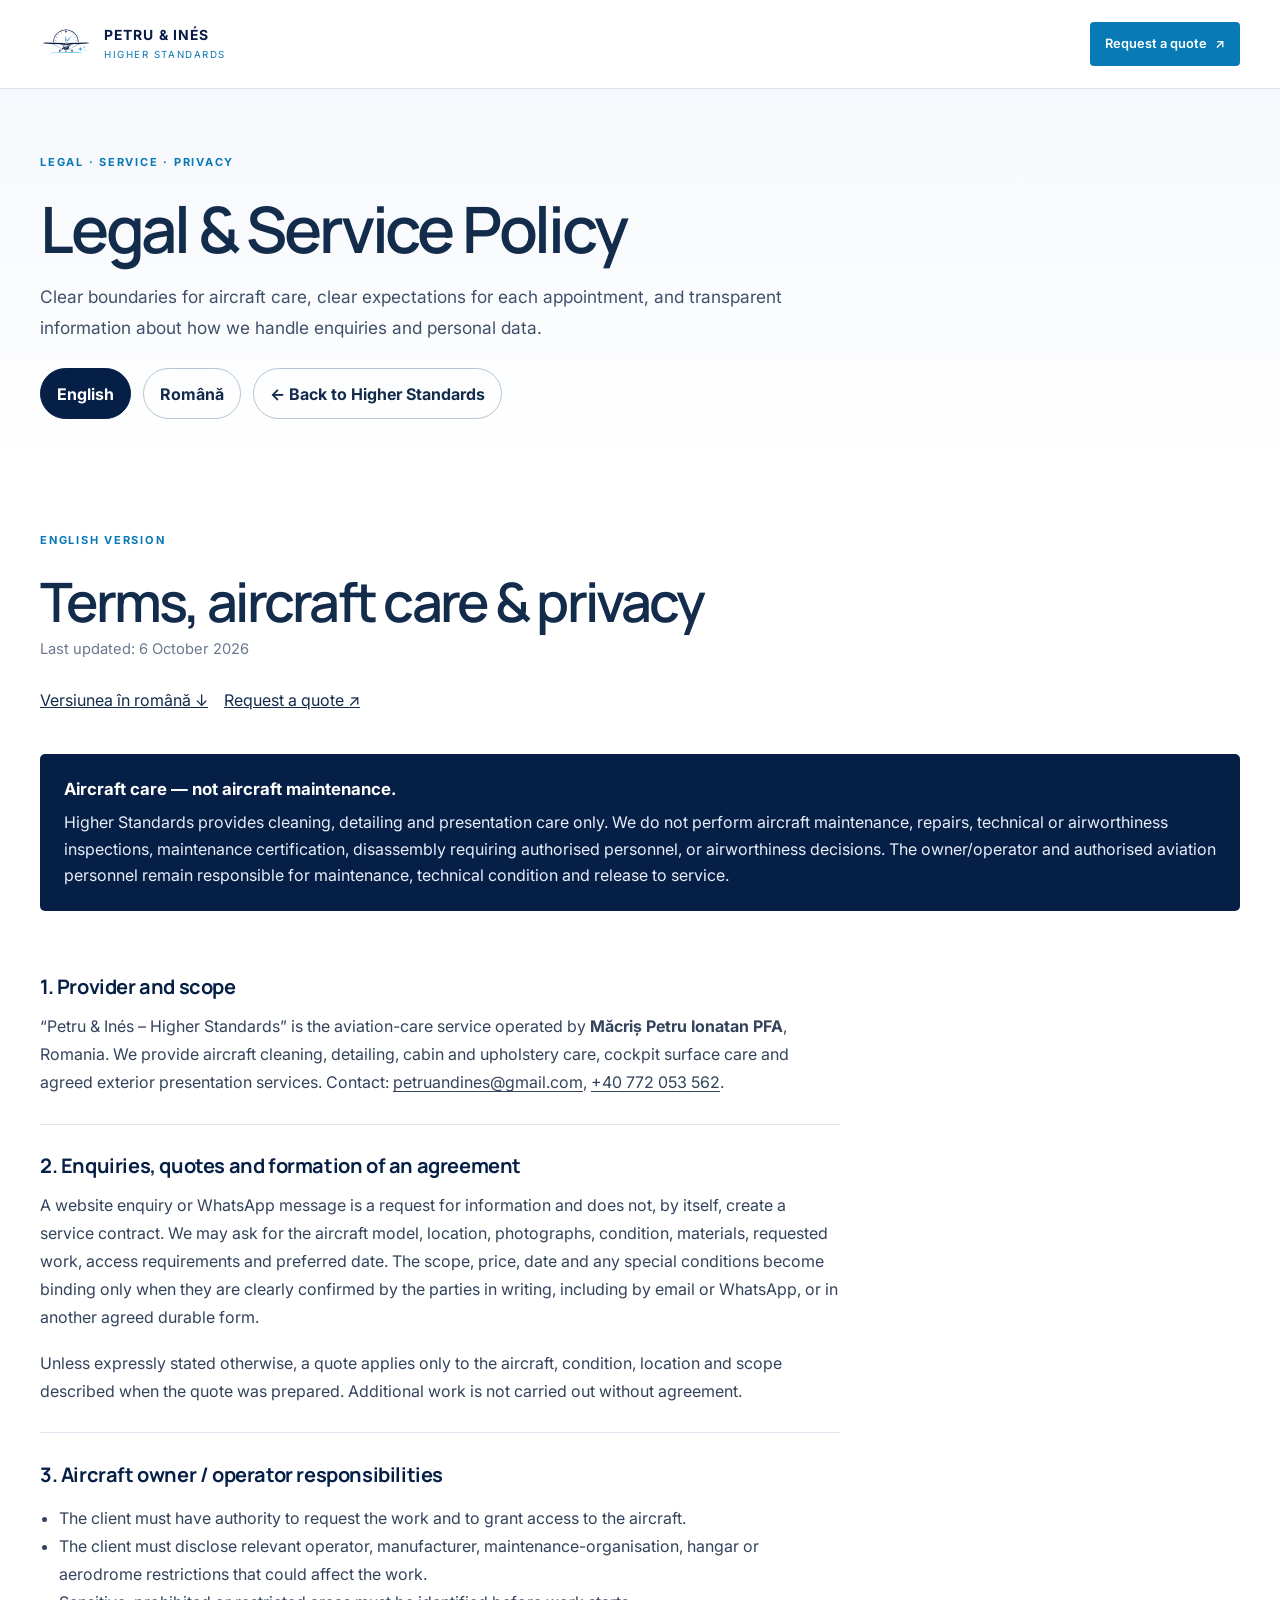
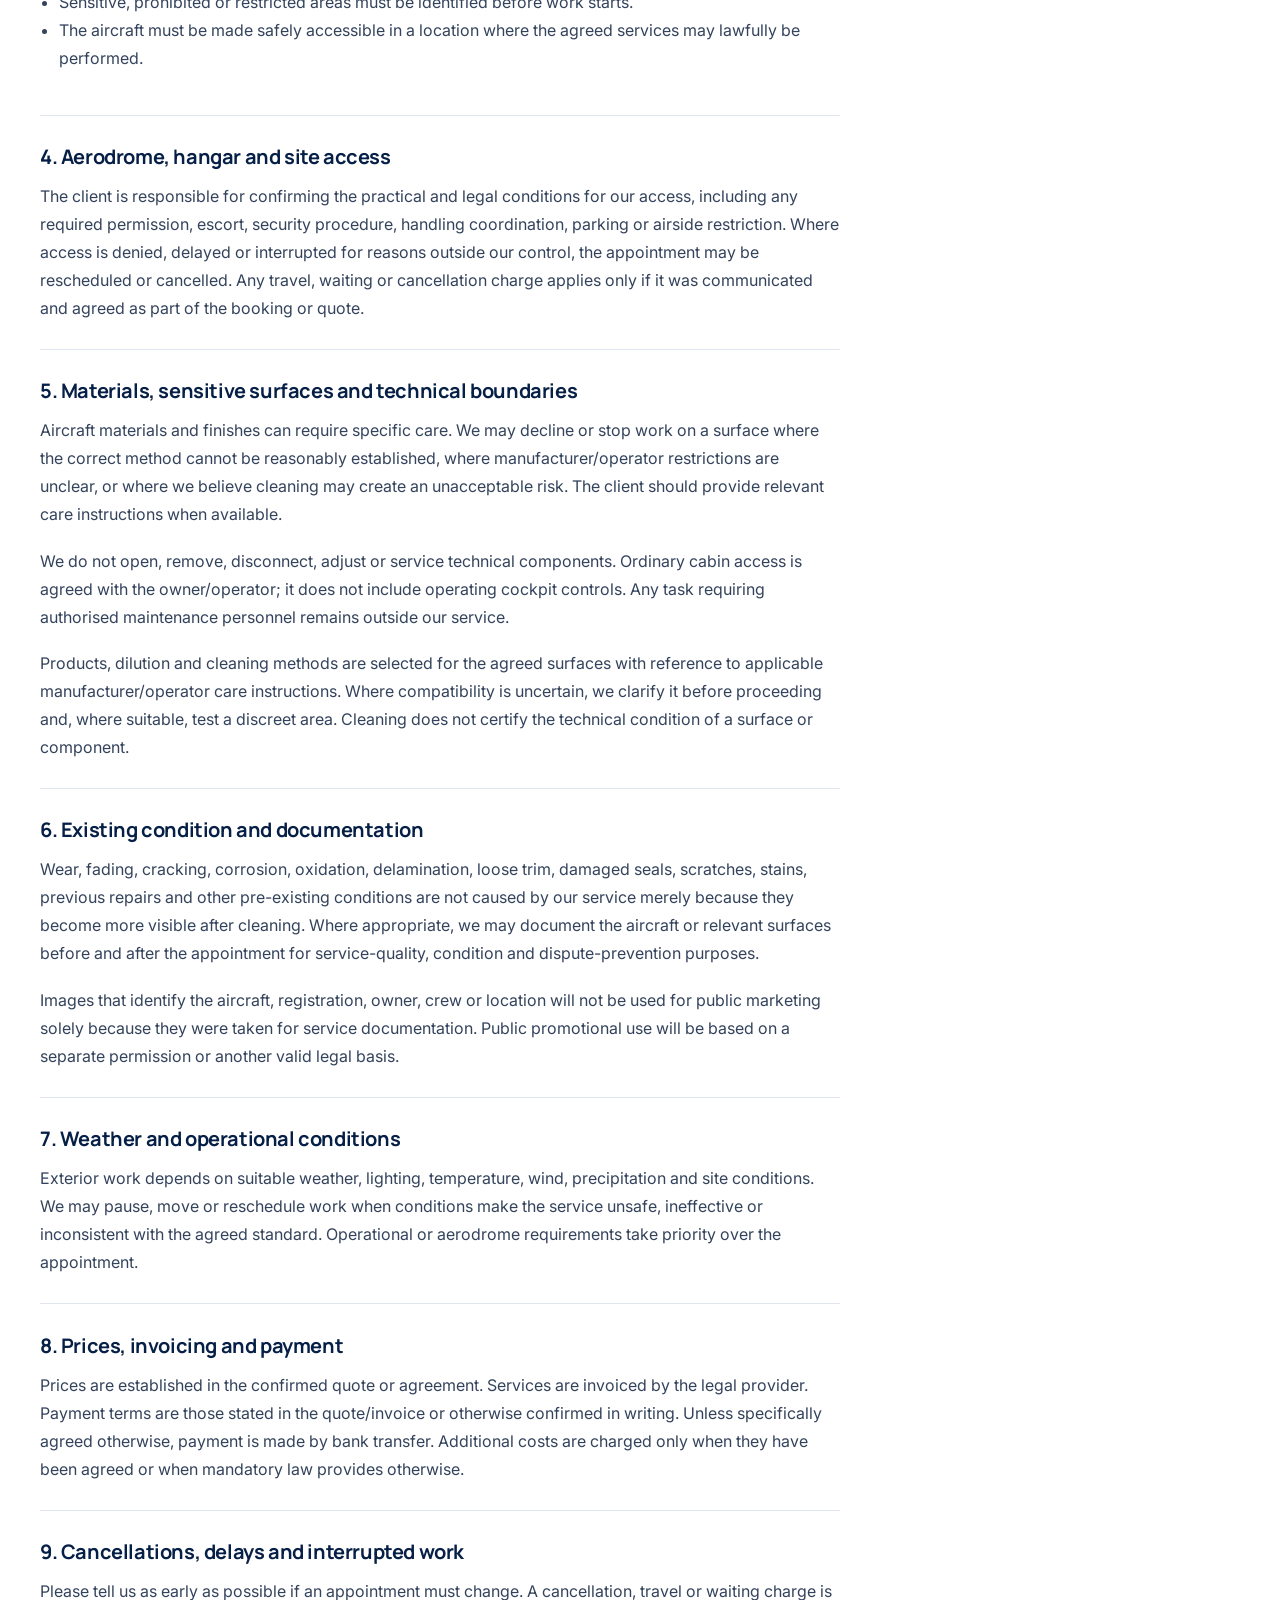
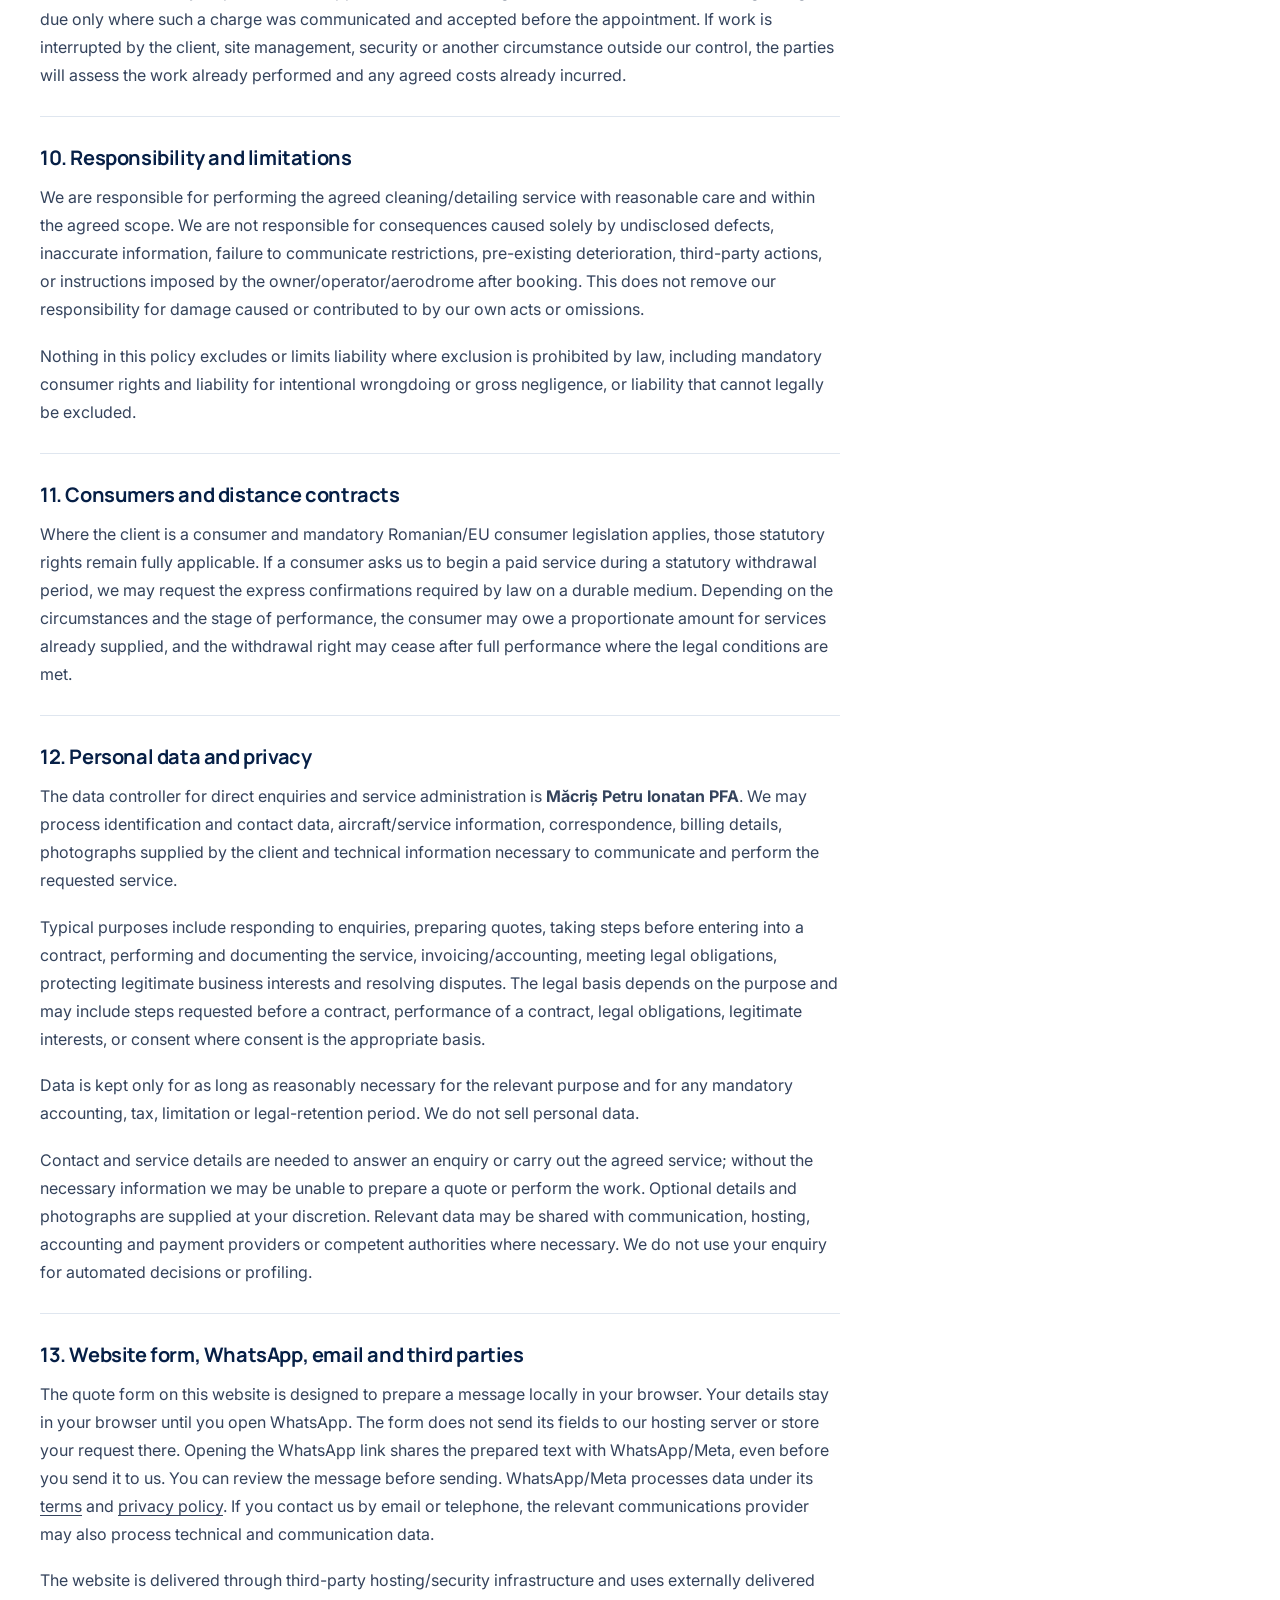
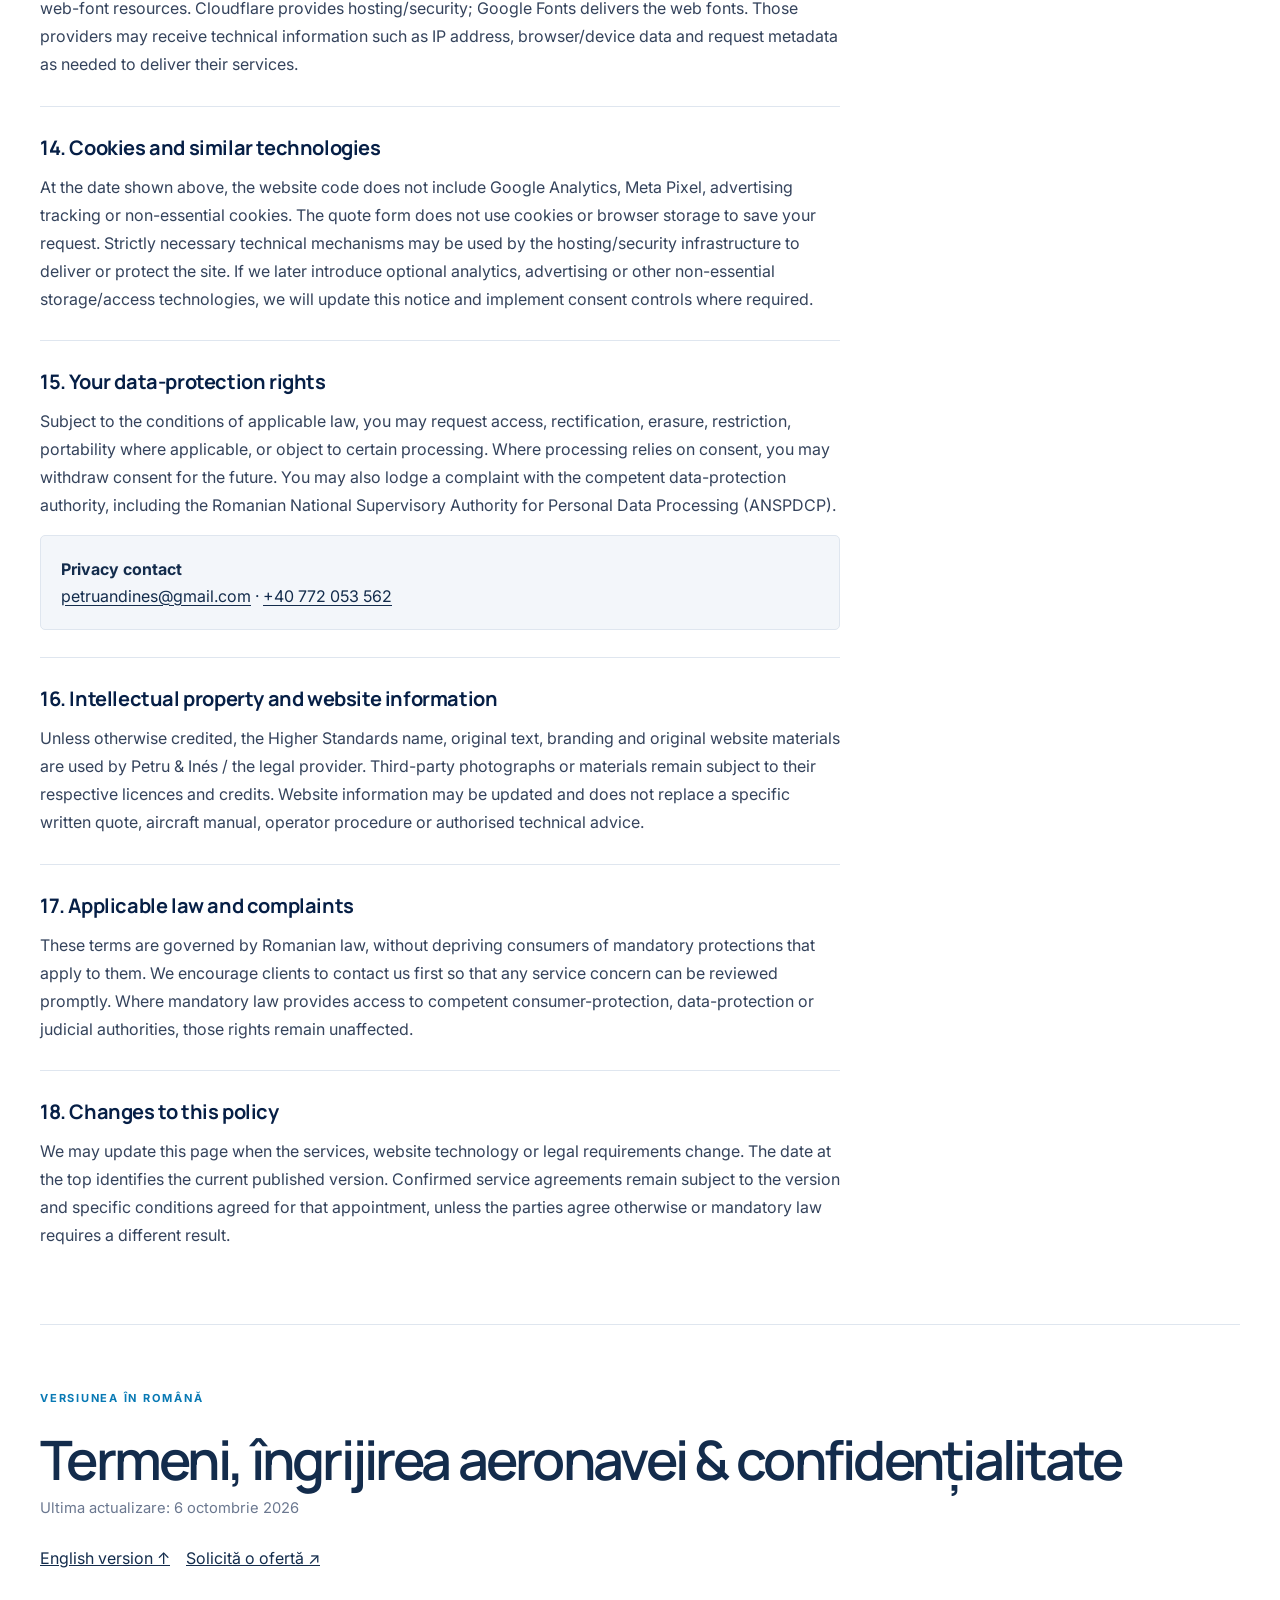
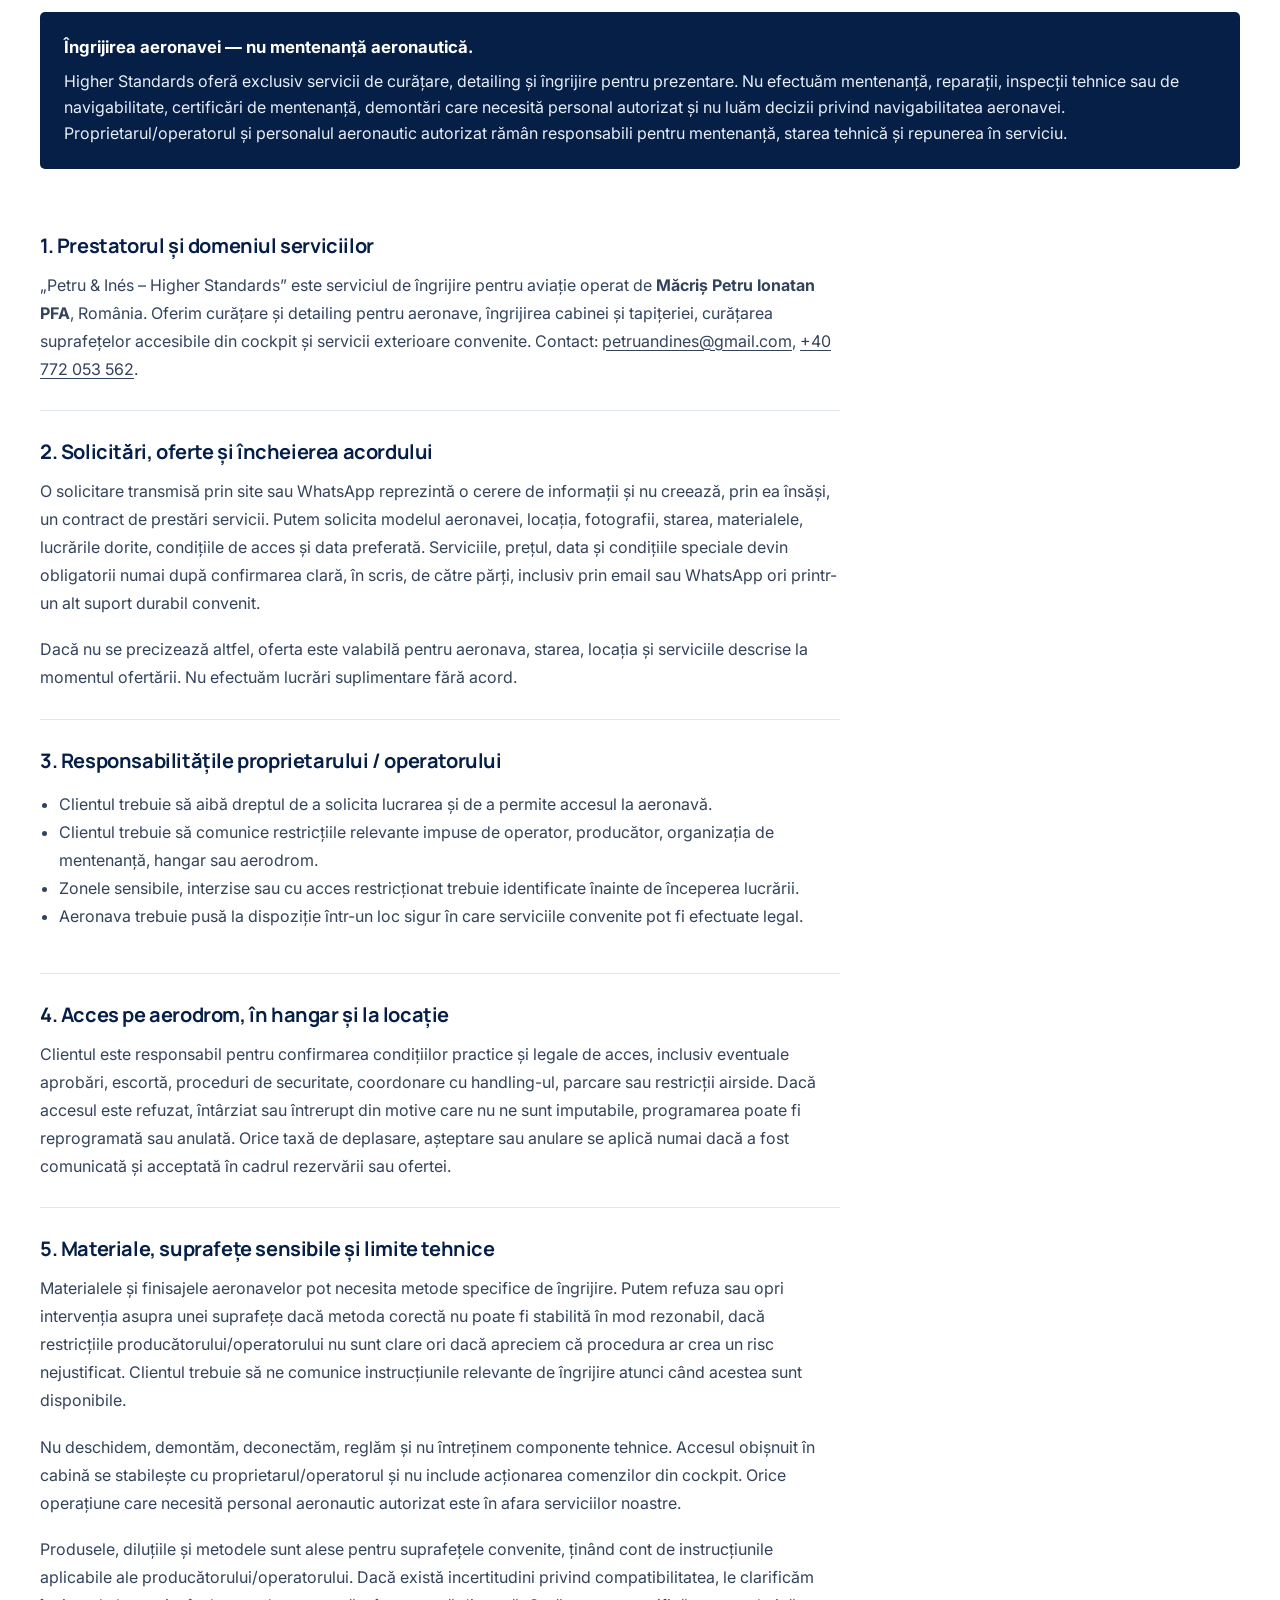
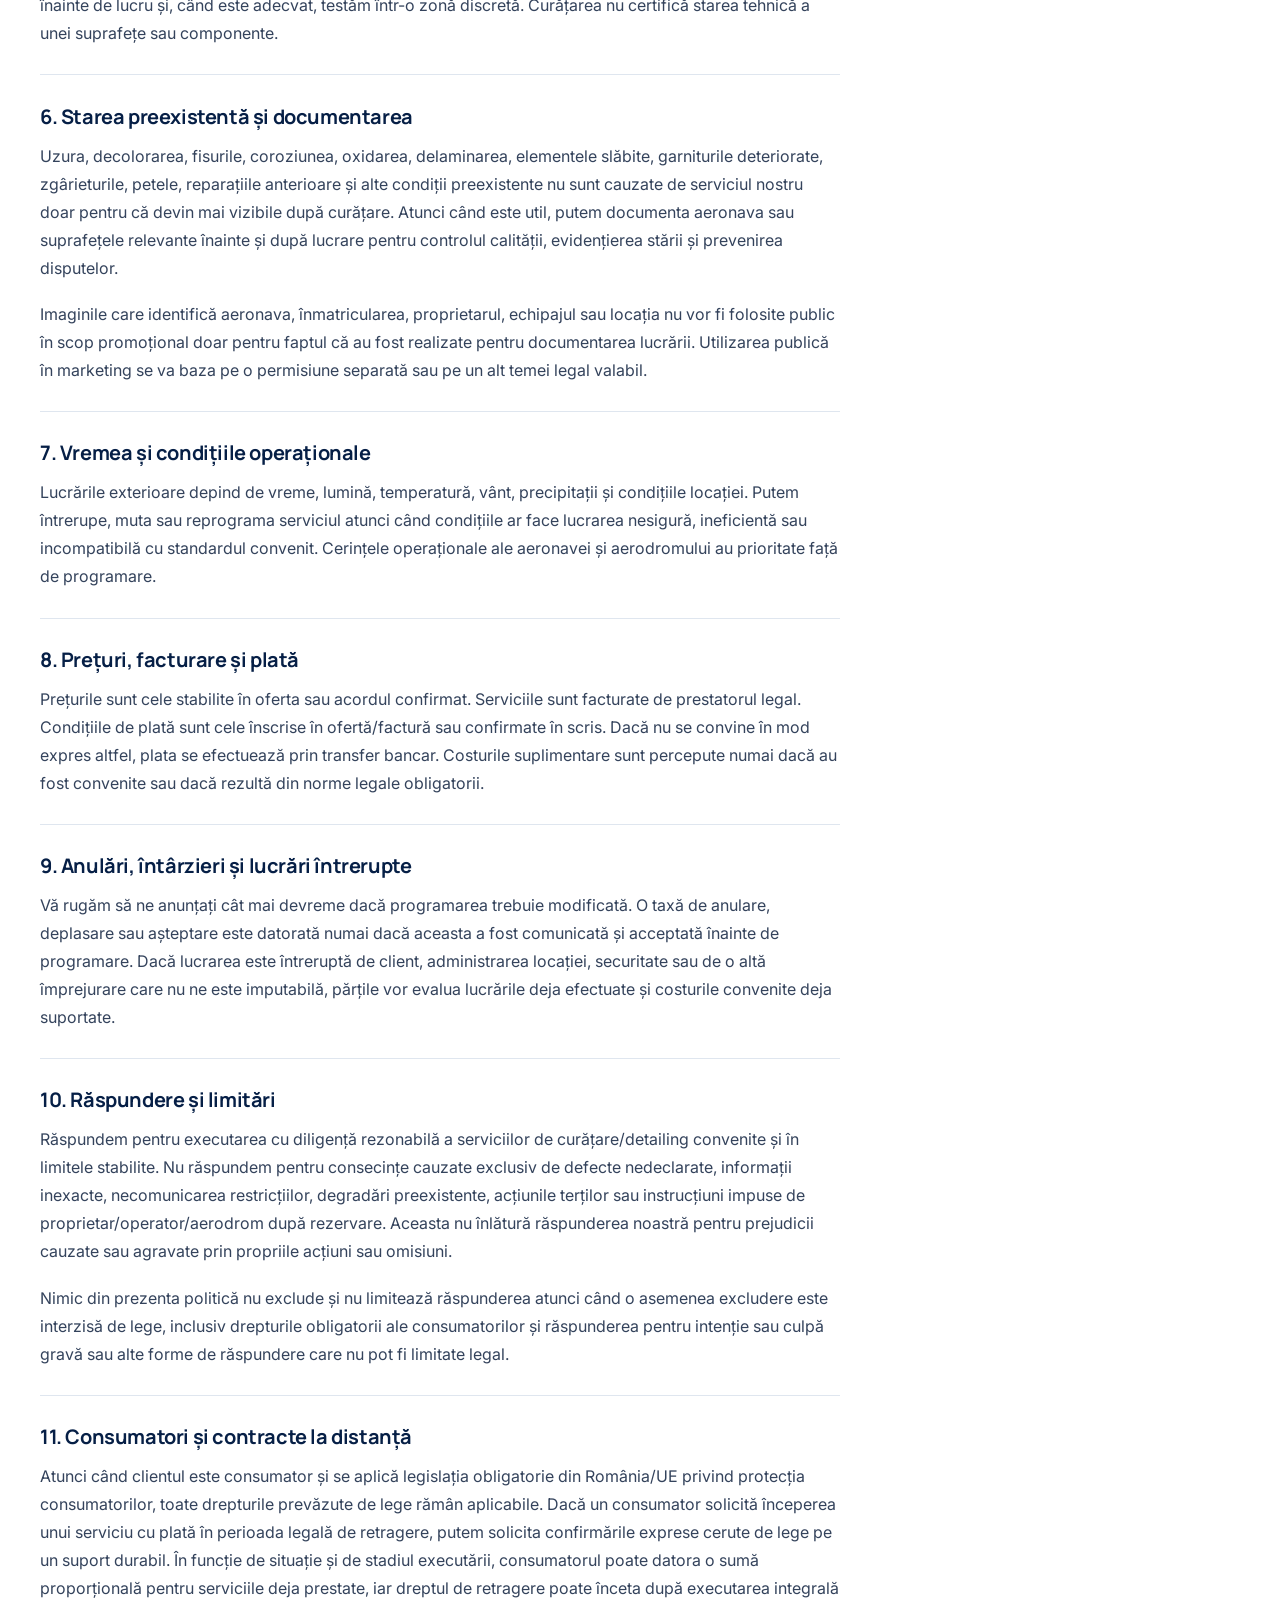
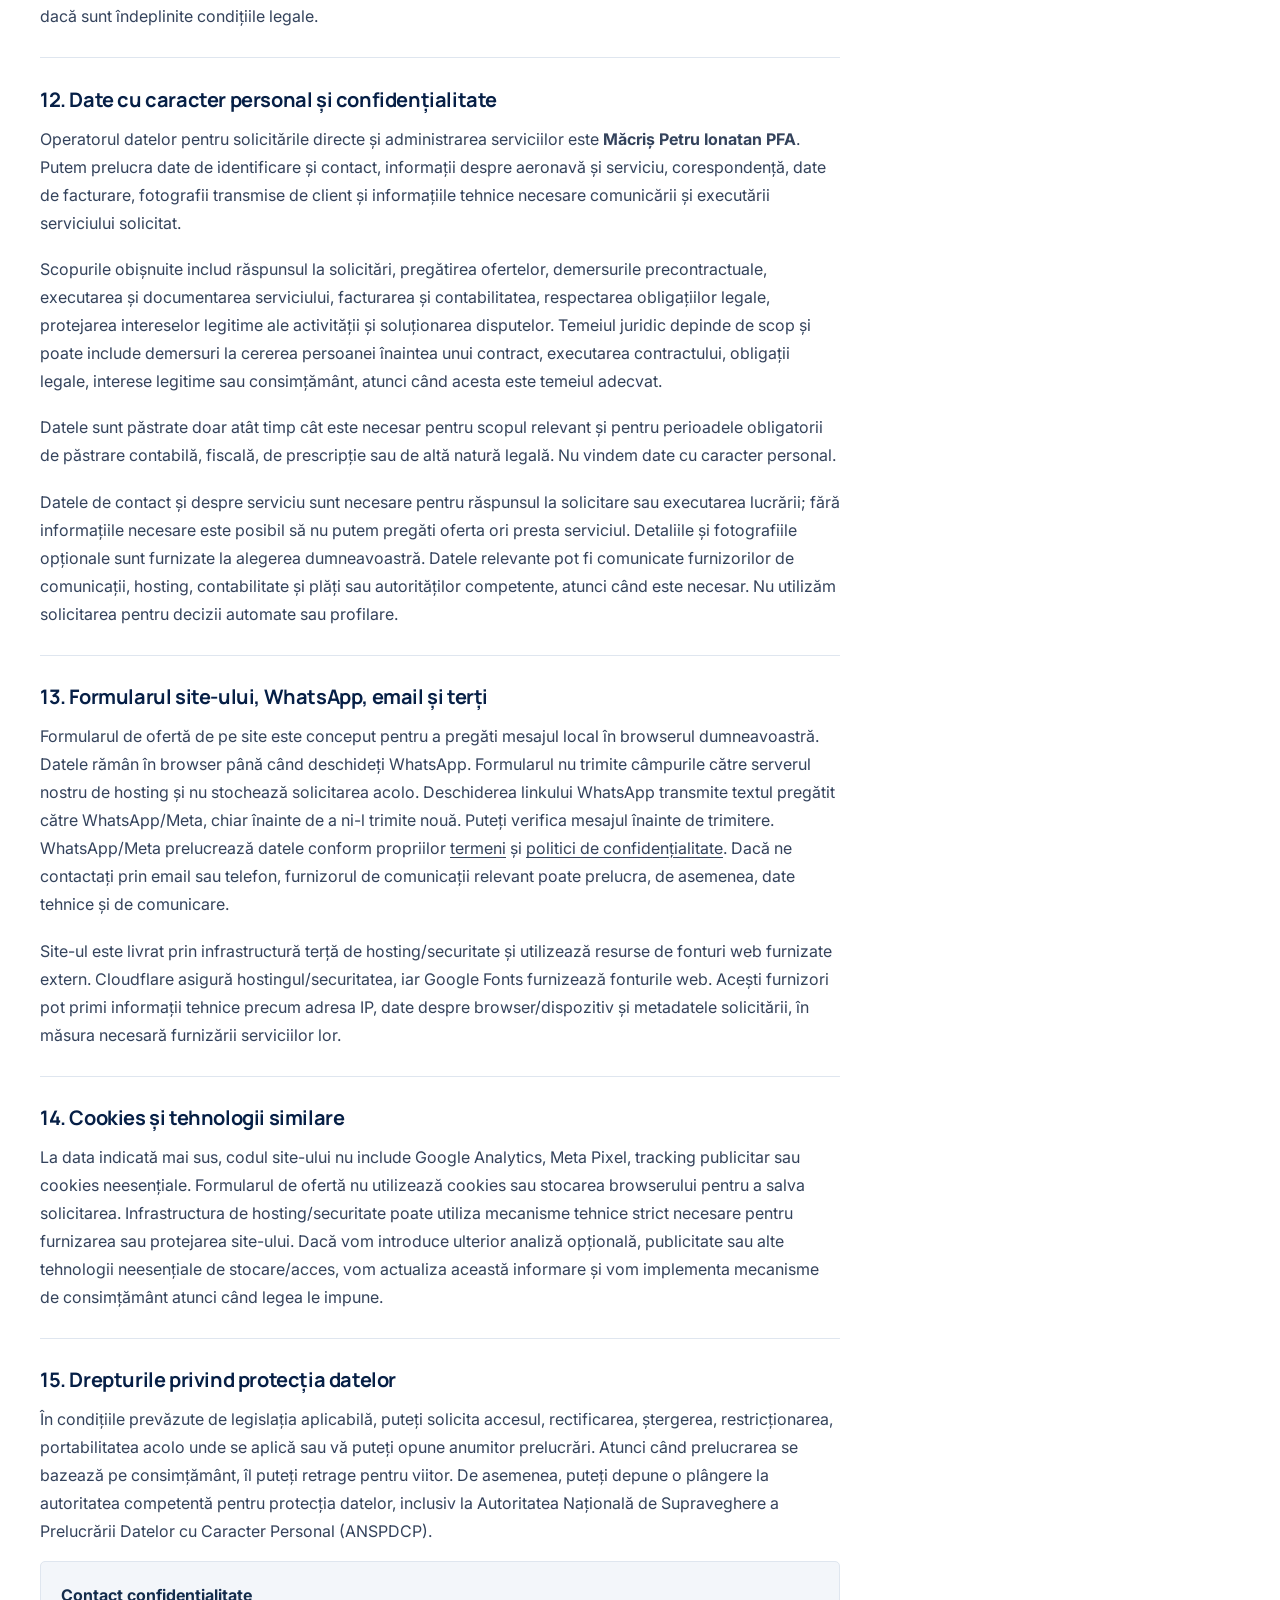
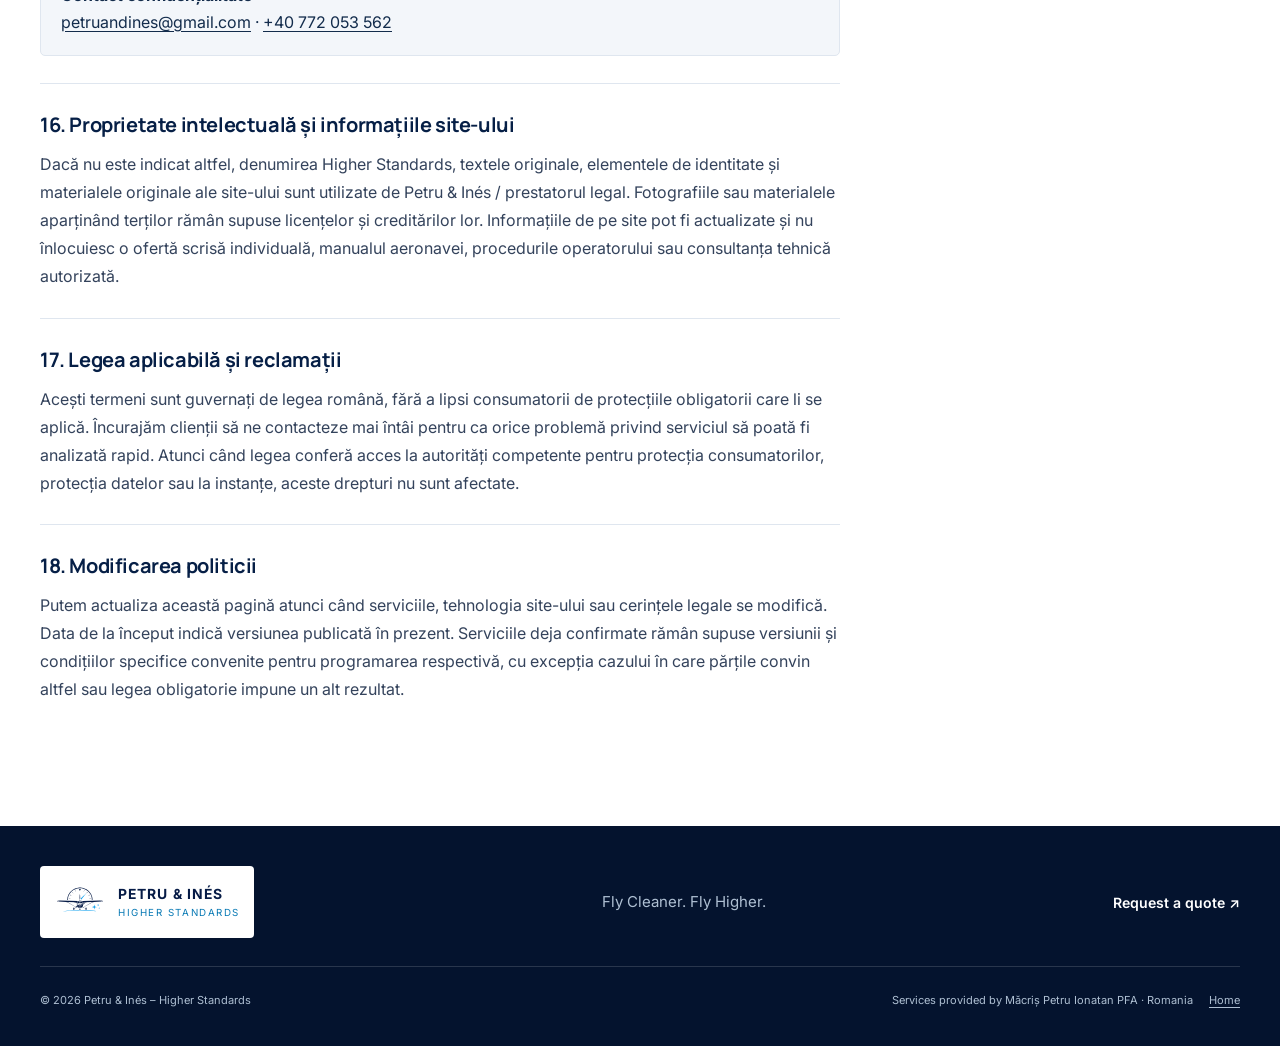
==== commit 6c045fbb: "Fix legal policy publication, clarify service boundaries and verify bilingual navigation" ====
--- a/legal/index.html
+++ b/legal/index.html
@@ -14,7 +14,7 @@
   <link href="https://fonts.googleapis.com/css2?family=Inter:wght@400;500;600;700;800&family=Manrope:wght@500;600;700;800&display=swap" rel="stylesheet">
   <link rel="stylesheet" href="../assets/css/style.css?v=20261006-legal">
   <style>
-    .legal-hero{padding:9rem 0 4rem;background:linear-gradient(180deg,#f5f8fc 0%,#fff 100%)}
+    .legal-hero{padding:4rem 0 3rem;background:linear-gradient(180deg,#f5f8fc 0%,#fff 100%)}
     .legal-hero h1{max-width:850px;margin:.6rem 0 1rem}.legal-intro{max-width:820px;font-size:1.08rem;line-height:1.8;color:#40506a}
     .legal-actions{display:flex;gap:.75rem;flex-wrap:wrap;margin-top:1.6rem}.legal-actions a{display:inline-flex;align-items:center;justify-content:center;padding:.7rem 1rem;border:1px solid #b8c4d5;border-radius:999px;text-decoration:none;font-weight:700}
     .legal-actions a:first-child{background:#061f46;color:#fff;border-color:#061f46}.legal-wrap{display:grid;grid-template-columns:minmax(0,1fr);gap:3rem;padding:4rem 0 6rem}
@@ -23,12 +23,18 @@
     .legal-card{border-top:1px solid #dfe6ef;padding:1.7rem 0}.legal-card:first-of-type{border-top:0}.legal-card h3{font-size:1.25rem;margin:0 0 .75rem;color:#061f46}.legal-card p,.legal-card li{line-height:1.75;color:#34435c}.legal-card ul{padding-left:1.2rem}.legal-notice{background:#061f46;color:#fff;border-radius:20px;padding:1.4rem 1.5rem;margin:1.5rem 0 2.2rem}.legal-notice strong{display:block;font-size:1.05rem;margin-bottom:.35rem}.legal-notice p{margin:0;color:#e7eef9;line-height:1.65}
     .legal-contact{background:#f3f6fa;border:1px solid #dfe6ef;border-radius:18px;padding:1.25rem;margin-top:1rem}.legal-contact a{word-break:break-word}
     .legal-footer-links{display:flex;gap:1rem;flex-wrap:wrap;align-items:center}.legal-footer-links a{color:inherit}
-    @media(max-width:720px){.legal-hero{padding:7rem 0 3rem}.legal-wrap{padding:3rem 0 5rem}.legal-card{padding:1.35rem 0}}
+    .legal-hero h1{font-size:clamp(2.3rem,5vw,4rem)}
+    .legal-card{max-width:80ch}.legal-card a,.legal-contact a{text-decoration:underline;text-underline-offset:3px}
+    .legal-actions a{min-height:44px}.legal-language-nav{display:flex;flex-wrap:wrap;gap:1rem;margin-top:1rem}.legal-language-nav a{display:inline-flex;align-items:center;min-height:44px;text-decoration:underline}
+    .legal-header .header-row{flex-wrap:wrap;padding-block:12px}.legal-header .btn{font-size:.8rem;padding:10px 14px;gap:8px;min-height:44px}
+    .legal-notice{border-radius:5px}.legal-contact{border-radius:5px}
+    @media(prefers-reduced-motion:reduce){html{scroll-behavior:auto}}
+    @media(max-width:720px){.legal-hero{padding:3rem 0 2rem}.legal-wrap{padding:3rem 0 5rem}.legal-card{padding:1.35rem 0}}
   </style>
 </head>
 <body>
 <a class="skip-link" href="#main">Skip to content</a>
-<header class="site-header">
+<header class="site-header legal-header">
   <div class="container header-row">
     <a class="brand" href="../" aria-label="Petru & Inés – Higher Standards home"><img src="../assets/images/logo-mini.svg" alt="" width="52" height="52"><span class="brand-copy"><strong>PETRU &amp; INÉS</strong><span>HIGHER STANDARDS</span></span></a>
     <a class="btn btn-primary" href="../#quote">Request a quote <span aria-hidden="true">↗</span></a>
@@ -40,14 +46,14 @@
       <p class="eyebrow">LEGAL · SERVICE · PRIVACY</p>
       <h1>Legal &amp; Service Policy</h1>
       <p class="legal-intro">Clear boundaries for aircraft care, clear expectations for each appointment, and transparent information about how we handle enquiries and personal data.</p>
-      <div class="legal-actions"><a href="#english">English</a><a href="#romana">Română</a><a href="../">← Back to Higher Standards</a></div>
+      <nav class="legal-actions" aria-label="Policy language and homepage"><a href="#english">English</a><a href="#romana">Română</a><a href="../">← Back to Higher Standards</a></nav>
     </div>
   </section>
 
   <div class="container legal-wrap">
     <section class="legal-language" id="english" lang="en">
-      <div class="legal-head"><p class="eyebrow">ENGLISH VERSION</p><h2>Terms, aircraft care &amp; privacy</h2><p class="legal-meta">Last updated: 6 October 2026</p></div>
-      <div class="legal-notice"><strong>Aircraft care — not aircraft maintenance.</strong><p>Higher Standards provides cleaning, detailing and presentation care only. We do not perform aircraft maintenance, repairs, technical inspections, certifications, disassembly requiring authorised maintenance personnel, or airworthiness decisions.</p></div>
+      <div class="legal-head"><p class="eyebrow">ENGLISH VERSION</p><h2>Terms, aircraft care &amp; privacy</h2><p class="legal-meta">Last updated: 6 October 2026</p><nav class="legal-language-nav" aria-label="English policy navigation"><a href="#romana" lang="ro">Versiunea în română ↓</a><a href="../#quote">Request a quote ↗</a></nav></div>
+      <div class="legal-notice"><strong>Aircraft care — not aircraft maintenance.</strong><p>Higher Standards provides cleaning, detailing and presentation care only. We do not perform aircraft maintenance, repairs, technical or airworthiness inspections, maintenance certification, disassembly requiring authorised personnel, or airworthiness decisions. The owner/operator and authorised aviation personnel remain responsible for maintenance, technical condition and release to service.</p></div>
 
       <article class="legal-card"><h3>1. Provider and scope</h3><p>“Petru &amp; Inés – Higher Standards” is the aviation-care service operated by <strong>Măcriș Petru Ionatan PFA</strong>, Romania. We provide aircraft cleaning, detailing, cabin and upholstery care, cockpit surface care and agreed exterior presentation services. Contact: <a href="mailto:petruandines@gmail.com">petruandines@gmail.com</a>, <a href="tel:+40772053562">+40 772 053 562</a>.</p></article>
 
@@ -57,7 +63,7 @@
 
       <article class="legal-card"><h3>4. Aerodrome, hangar and site access</h3><p>The client is responsible for confirming the practical and legal conditions for our access, including any required permission, escort, security procedure, handling coordination, parking or airside restriction. Where access is denied, delayed or interrupted for reasons outside our control, the appointment may be rescheduled or cancelled. Any travel, waiting or cancellation charge applies only if it was communicated and agreed as part of the booking or quote.</p></article>
 
-      <article class="legal-card"><h3>5. Materials, sensitive surfaces and technical boundaries</h3><p>Aircraft materials and finishes can require specific care. We may decline or stop work on a surface where the correct method cannot be reasonably established, where manufacturer/operator restrictions are unclear, or where we believe cleaning may create an unacceptable risk. The client should provide relevant care instructions when available.</p><p>We do not open, remove, disconnect, adjust or service technical components unless the action is plainly part of ordinary non-technical access and has been agreed as safe. Any task requiring authorised maintenance personnel remains outside our service.</p></article>
+      <article class="legal-card"><h3>5. Materials, sensitive surfaces and technical boundaries</h3><p>Aircraft materials and finishes can require specific care. We may decline or stop work on a surface where the correct method cannot be reasonably established, where manufacturer/operator restrictions are unclear, or where we believe cleaning may create an unacceptable risk. The client should provide relevant care instructions when available.</p><p>We do not open, remove, disconnect, adjust or service technical components. Ordinary cabin access is agreed with the owner/operator; it does not include operating cockpit controls. Any task requiring authorised maintenance personnel remains outside our service.</p><p>Products, dilution and cleaning methods are selected for the agreed surfaces with reference to applicable manufacturer/operator care instructions. Where compatibility is uncertain, we clarify it before proceeding and, where suitable, test a discreet area. Cleaning does not certify the technical condition of a surface or component.</p></article>
 
       <article class="legal-card"><h3>6. Existing condition and documentation</h3><p>Wear, fading, cracking, corrosion, oxidation, delamination, loose trim, damaged seals, scratches, stains, previous repairs and other pre-existing conditions are not caused by our service merely because they become more visible after cleaning. Where appropriate, we may document the aircraft or relevant surfaces before and after the appointment for service-quality, condition and dispute-prevention purposes.</p><p>Images that identify the aircraft, registration, owner, crew or location will not be used for public marketing solely because they were taken for service documentation. Public promotional use will be based on a separate permission or another valid legal basis.</p></article>
 
@@ -67,15 +73,15 @@
 
       <article class="legal-card"><h3>9. Cancellations, delays and interrupted work</h3><p>Please tell us as early as possible if an appointment must change. A cancellation, travel or waiting charge is due only where such a charge was communicated and accepted before the appointment. If work is interrupted by the client, site management, security or another circumstance outside our control, the parties will assess the work already performed and any agreed costs already incurred.</p></article>
 
-      <article class="legal-card"><h3>10. Responsibility and limitations</h3><p>We are responsible for performing the agreed cleaning/detailing service with reasonable care and within the agreed scope. To the extent permitted by law, we are not responsible for consequences arising from undisclosed defects, inaccurate information, failure to communicate restrictions, pre-existing deterioration, third-party actions, or instructions imposed by the owner/operator/aerodrome after booking.</p><p>Nothing in this policy excludes or limits liability where exclusion is prohibited by law, including mandatory consumer rights, or liability that cannot legally be excluded.</p></article>
+      <article class="legal-card"><h3>10. Responsibility and limitations</h3><p>We are responsible for performing the agreed cleaning/detailing service with reasonable care and within the agreed scope. We are not responsible for consequences caused solely by undisclosed defects, inaccurate information, failure to communicate restrictions, pre-existing deterioration, third-party actions, or instructions imposed by the owner/operator/aerodrome after booking. This does not remove our responsibility for damage caused or contributed to by our own acts or omissions.</p><p>Nothing in this policy excludes or limits liability where exclusion is prohibited by law, including mandatory consumer rights and liability for intentional wrongdoing or gross negligence, or liability that cannot legally be excluded.</p></article>
 
       <article class="legal-card"><h3>11. Consumers and distance contracts</h3><p>Where the client is a consumer and mandatory Romanian/EU consumer legislation applies, those statutory rights remain fully applicable. If a consumer asks us to begin a paid service during a statutory withdrawal period, we may request the express confirmations required by law on a durable medium. Depending on the circumstances and the stage of performance, the consumer may owe a proportionate amount for services already supplied, and the withdrawal right may cease after full performance where the legal conditions are met.</p></article>
 
-      <article class="legal-card"><h3>12. Personal data and privacy</h3><p>The data controller for direct enquiries and service administration is <strong>Măcriș Petru Ionatan PFA</strong>. We may process identification and contact data, aircraft/service information, correspondence, billing details, photographs supplied by the client and technical information necessary to communicate and perform the requested service.</p><p>Typical purposes include responding to enquiries, preparing quotes, taking steps before entering into a contract, performing and documenting the service, invoicing/accounting, meeting legal obligations, protecting legitimate business interests and resolving disputes. The legal basis depends on the purpose and may include steps requested before a contract, performance of a contract, legal obligations, legitimate interests, or consent where consent is the appropriate basis.</p><p>Data is kept only for as long as reasonably necessary for the relevant purpose and for any mandatory accounting, tax, limitation or legal-retention period. We do not sell personal data.</p></article>
+      <article class="legal-card"><h3>12. Personal data and privacy</h3><p>The data controller for direct enquiries and service administration is <strong>Măcriș Petru Ionatan PFA</strong>. We may process identification and contact data, aircraft/service information, correspondence, billing details, photographs supplied by the client and technical information necessary to communicate and perform the requested service.</p><p>Typical purposes include responding to enquiries, preparing quotes, taking steps before entering into a contract, performing and documenting the service, invoicing/accounting, meeting legal obligations, protecting legitimate business interests and resolving disputes. The legal basis depends on the purpose and may include steps requested before a contract, performance of a contract, legal obligations, legitimate interests, or consent where consent is the appropriate basis.</p><p>Data is kept only for as long as reasonably necessary for the relevant purpose and for any mandatory accounting, tax, limitation or legal-retention period. We do not sell personal data.</p><p>Contact and service details are needed to answer an enquiry or carry out the agreed service; without the necessary information we may be unable to prepare a quote or perform the work. Optional details and photographs are supplied at your discretion. Relevant data may be shared with communication, hosting, accounting and payment providers or competent authorities where necessary. We do not use your enquiry for automated decisions or profiling.</p></article>
 
-      <article class="legal-card"><h3>13. Website form, WhatsApp, email and third parties</h3><p>The quote form on this website is designed to prepare a message locally in your browser. The website does not intentionally store the form fields before you choose to continue to WhatsApp. Once WhatsApp is opened and you send the message, your communication is handled through WhatsApp/Meta under their own terms and privacy practices. If you contact us by email or telephone, the relevant communications provider may also process technical and communication data.</p><p>The website is delivered through third-party hosting/security infrastructure and uses externally delivered web-font resources. Those providers may receive technical information such as IP address, browser/device data and request metadata as needed to deliver their services.</p></article>
+      <article class="legal-card"><h3>13. Website form, WhatsApp, email and third parties</h3><p>The quote form on this website is designed to prepare a message locally in your browser. Your details stay in your browser until you open WhatsApp. The form does not send its fields to our hosting server or store your request there. Opening the WhatsApp link shares the prepared text with WhatsApp/Meta, even before you send it to us. You can review the message before sending. WhatsApp/Meta processes data under its <a href="https://www.whatsapp.com/legal/terms-of-service">terms</a> and <a href="https://www.whatsapp.com/legal/privacy-policy">privacy policy</a>. If you contact us by email or telephone, the relevant communications provider may also process technical and communication data.</p><p>The website is delivered through third-party hosting/security infrastructure and uses externally delivered web-font resources. Cloudflare provides hosting/security; Google Fonts delivers the web fonts. Those providers may receive technical information such as IP address, browser/device data and request metadata as needed to deliver their services.</p></article>
 
-      <article class="legal-card"><h3>14. Cookies and similar technologies</h3><p>At the date shown above, we do not intentionally deploy advertising or behavioural-analytics cookies through this website. Strictly necessary technical mechanisms may be used by the hosting/security infrastructure to deliver or protect the site. If we later introduce optional analytics, advertising or other non-essential storage/access technologies, we will update this notice and implement consent controls where required.</p></article>
+      <article class="legal-card"><h3>14. Cookies and similar technologies</h3><p>At the date shown above, the website code does not include Google Analytics, Meta Pixel, advertising tracking or non-essential cookies. The quote form does not use cookies or browser storage to save your request. Strictly necessary technical mechanisms may be used by the hosting/security infrastructure to deliver or protect the site. If we later introduce optional analytics, advertising or other non-essential storage/access technologies, we will update this notice and implement consent controls where required.</p></article>
 
       <article class="legal-card"><h3>15. Your data-protection rights</h3><p>Subject to the conditions of applicable law, you may request access, rectification, erasure, restriction, portability where applicable, or object to certain processing. Where processing relies on consent, you may withdraw consent for the future. You may also lodge a complaint with the competent data-protection authority, including the Romanian National Supervisory Authority for Personal Data Processing (ANSPDCP).</p><div class="legal-contact"><strong>Privacy contact</strong><br><a href="mailto:petruandines@gmail.com">petruandines@gmail.com</a> · <a href="tel:+40772053562">+40 772 053 562</a></div></article>
 
@@ -87,8 +93,8 @@
     </section>
 
     <section class="legal-language" id="romana" lang="ro">
-      <div class="legal-head"><p class="eyebrow">VERSIUNEA ÎN ROMÂNĂ</p><h2>Termeni, îngrijirea aeronavei &amp; confidențialitate</h2><p class="legal-meta">Ultima actualizare: 6 octombrie 2026</p></div>
-      <div class="legal-notice"><strong>Îngrijirea aeronavei — nu mentenanță aeronautică.</strong><p>Higher Standards oferă exclusiv servicii de curățare, detailing și îngrijire pentru prezentare. Nu efectuăm mentenanță, reparații, inspecții tehnice, certificări, demontări care necesită personal de mentenanță autorizat și nu luăm decizii privind navigabilitatea aeronavei.</p></div>
+      <div class="legal-head"><p class="eyebrow">VERSIUNEA ÎN ROMÂNĂ</p><h2>Termeni, îngrijirea aeronavei &amp; confidențialitate</h2><p class="legal-meta">Ultima actualizare: 6 octombrie 2026</p><nav class="legal-language-nav" aria-label="Navigare politică în română"><a href="#english" lang="en">English version ↑</a><a href="../#quote">Solicită o ofertă ↗</a></nav></div>
+      <div class="legal-notice"><strong>Îngrijirea aeronavei — nu mentenanță aeronautică.</strong><p>Higher Standards oferă exclusiv servicii de curățare, detailing și îngrijire pentru prezentare. Nu efectuăm mentenanță, reparații, inspecții tehnice sau de navigabilitate, certificări de mentenanță, demontări care necesită personal autorizat și nu luăm decizii privind navigabilitatea aeronavei. Proprietarul/operatorul și personalul aeronautic autorizat rămân responsabili pentru mentenanță, starea tehnică și repunerea în serviciu.</p></div>
 
       <article class="legal-card"><h3>1. Prestatorul și domeniul serviciilor</h3><p>„Petru &amp; Inés – Higher Standards” este serviciul de îngrijire pentru aviație operat de <strong>Măcriș Petru Ionatan PFA</strong>, România. Oferim curățare și detailing pentru aeronave, îngrijirea cabinei și tapițeriei, curățarea suprafețelor accesibile din cockpit și servicii exterioare convenite. Contact: <a href="mailto:petruandines@gmail.com">petruandines@gmail.com</a>, <a href="tel:+40772053562">+40 772 053 562</a>.</p></article>
 
@@ -98,7 +104,7 @@
 
       <article class="legal-card"><h3>4. Acces pe aerodrom, în hangar și la locație</h3><p>Clientul este responsabil pentru confirmarea condițiilor practice și legale de acces, inclusiv eventuale aprobări, escortă, proceduri de securitate, coordonare cu handling-ul, parcare sau restricții airside. Dacă accesul este refuzat, întârziat sau întrerupt din motive care nu ne sunt imputabile, programarea poate fi reprogramată sau anulată. Orice taxă de deplasare, așteptare sau anulare se aplică numai dacă a fost comunicată și acceptată în cadrul rezervării sau ofertei.</p></article>
 
-      <article class="legal-card"><h3>5. Materiale, suprafețe sensibile și limite tehnice</h3><p>Materialele și finisajele aeronavelor pot necesita metode specifice de îngrijire. Putem refuza sau opri intervenția asupra unei suprafețe dacă metoda corectă nu poate fi stabilită în mod rezonabil, dacă restricțiile producătorului/operatorului nu sunt clare ori dacă apreciem că procedura ar crea un risc nejustificat. Clientul trebuie să ne comunice instrucțiunile relevante de îngrijire atunci când acestea sunt disponibile.</p><p>Nu deschidem, demontăm, deconectăm, reglăm și nu întreținem componente tehnice, cu excepția operațiunilor evident ne-tehnice de acces obișnuit și doar dacă acestea au fost considerate sigure. Orice operațiune care necesită personal aeronautic autorizat este în afara serviciilor noastre.</p></article>
+      <article class="legal-card"><h3>5. Materiale, suprafețe sensibile și limite tehnice</h3><p>Materialele și finisajele aeronavelor pot necesita metode specifice de îngrijire. Putem refuza sau opri intervenția asupra unei suprafețe dacă metoda corectă nu poate fi stabilită în mod rezonabil, dacă restricțiile producătorului/operatorului nu sunt clare ori dacă apreciem că procedura ar crea un risc nejustificat. Clientul trebuie să ne comunice instrucțiunile relevante de îngrijire atunci când acestea sunt disponibile.</p><p>Nu deschidem, demontăm, deconectăm, reglăm și nu întreținem componente tehnice. Accesul obișnuit în cabină se stabilește cu proprietarul/operatorul și nu include acționarea comenzilor din cockpit. Orice operațiune care necesită personal aeronautic autorizat este în afara serviciilor noastre.</p><p>Produsele, diluțiile și metodele sunt alese pentru suprafețele convenite, ținând cont de instrucțiunile aplicabile ale producătorului/operatorului. Dacă există incertitudini privind compatibilitatea, le clarificăm înainte de lucru și, când este adecvat, testăm într-o zonă discretă. Curățarea nu certifică starea tehnică a unei suprafețe sau componente.</p></article>
 
       <article class="legal-card"><h3>6. Starea preexistentă și documentarea</h3><p>Uzura, decolorarea, fisurile, coroziunea, oxidarea, delaminarea, elementele slăbite, garniturile deteriorate, zgârieturile, petele, reparațiile anterioare și alte condiții preexistente nu sunt cauzate de serviciul nostru doar pentru că devin mai vizibile după curățare. Atunci când este util, putem documenta aeronava sau suprafețele relevante înainte și după lucrare pentru controlul calității, evidențierea stării și prevenirea disputelor.</p><p>Imaginile care identifică aeronava, înmatricularea, proprietarul, echipajul sau locația nu vor fi folosite public în scop promoțional doar pentru faptul că au fost realizate pentru documentarea lucrării. Utilizarea publică în marketing se va baza pe o permisiune separată sau pe un alt temei legal valabil.</p></article>
 
@@ -108,15 +114,15 @@
 
       <article class="legal-card"><h3>9. Anulări, întârzieri și lucrări întrerupte</h3><p>Vă rugăm să ne anunțați cât mai devreme dacă programarea trebuie modificată. O taxă de anulare, deplasare sau așteptare este datorată numai dacă aceasta a fost comunicată și acceptată înainte de programare. Dacă lucrarea este întreruptă de client, administrarea locației, securitate sau de o altă împrejurare care nu ne este imputabilă, părțile vor evalua lucrările deja efectuate și costurile convenite deja suportate.</p></article>
 
-      <article class="legal-card"><h3>10. Răspundere și limitări</h3><p>Răspundem pentru executarea cu diligență rezonabilă a serviciilor de curățare/detailing convenite și în limitele stabilite. În măsura permisă de lege, nu răspundem pentru consecințe rezultate din defecte nedeclarate, informații inexacte, necomunicarea restricțiilor, degradări preexistente, acțiunile terților sau instrucțiuni impuse de proprietar/operator/aerodrom după rezervare.</p><p>Nimic din prezenta politică nu exclude și nu limitează răspunderea atunci când o asemenea excludere este interzisă de lege, inclusiv drepturile obligatorii ale consumatorilor sau alte forme de răspundere care nu pot fi limitate legal.</p></article>
+      <article class="legal-card"><h3>10. Răspundere și limitări</h3><p>Răspundem pentru executarea cu diligență rezonabilă a serviciilor de curățare/detailing convenite și în limitele stabilite. Nu răspundem pentru consecințe cauzate exclusiv de defecte nedeclarate, informații inexacte, necomunicarea restricțiilor, degradări preexistente, acțiunile terților sau instrucțiuni impuse de proprietar/operator/aerodrom după rezervare. Aceasta nu înlătură răspunderea noastră pentru prejudicii cauzate sau agravate prin propriile acțiuni sau omisiuni.</p><p>Nimic din prezenta politică nu exclude și nu limitează răspunderea atunci când o asemenea excludere este interzisă de lege, inclusiv drepturile obligatorii ale consumatorilor și răspunderea pentru intenție sau culpă gravă sau alte forme de răspundere care nu pot fi limitate legal.</p></article>
 
       <article class="legal-card"><h3>11. Consumatori și contracte la distanță</h3><p>Atunci când clientul este consumator și se aplică legislația obligatorie din România/UE privind protecția consumatorilor, toate drepturile prevăzute de lege rămân aplicabile. Dacă un consumator solicită începerea unui serviciu cu plată în perioada legală de retragere, putem solicita confirmările exprese cerute de lege pe un suport durabil. În funcție de situație și de stadiul executării, consumatorul poate datora o sumă proporțională pentru serviciile deja prestate, iar dreptul de retragere poate înceta după executarea integrală dacă sunt îndeplinite condițiile legale.</p></article>
 
-      <article class="legal-card"><h3>12. Date cu caracter personal și confidențialitate</h3><p>Operatorul datelor pentru solicitările directe și administrarea serviciilor este <strong>Măcriș Petru Ionatan PFA</strong>. Putem prelucra date de identificare și contact, informații despre aeronavă și serviciu, corespondență, date de facturare, fotografii transmise de client și informațiile tehnice necesare comunicării și executării serviciului solicitat.</p><p>Scopurile obișnuite includ răspunsul la solicitări, pregătirea ofertelor, demersurile precontractuale, executarea și documentarea serviciului, facturarea și contabilitatea, respectarea obligațiilor legale, protejarea intereselor legitime ale activității și soluționarea disputelor. Temeiul juridic depinde de scop și poate include demersuri la cererea persoanei înaintea unui contract, executarea contractului, obligații legale, interese legitime sau consimțământ, atunci când acesta este temeiul adecvat.</p><p>Datele sunt păstrate doar atât timp cât este necesar pentru scopul relevant și pentru perioadele obligatorii de păstrare contabilă, fiscală, de prescripție sau de altă natură legală. Nu vindem date cu caracter personal.</p></article>
+      <article class="legal-card"><h3>12. Date cu caracter personal și confidențialitate</h3><p>Operatorul datelor pentru solicitările directe și administrarea serviciilor este <strong>Măcriș Petru Ionatan PFA</strong>. Putem prelucra date de identificare și contact, informații despre aeronavă și serviciu, corespondență, date de facturare, fotografii transmise de client și informațiile tehnice necesare comunicării și executării serviciului solicitat.</p><p>Scopurile obișnuite includ răspunsul la solicitări, pregătirea ofertelor, demersurile precontractuale, executarea și documentarea serviciului, facturarea și contabilitatea, respectarea obligațiilor legale, protejarea intereselor legitime ale activității și soluționarea disputelor. Temeiul juridic depinde de scop și poate include demersuri la cererea persoanei înaintea unui contract, executarea contractului, obligații legale, interese legitime sau consimțământ, atunci când acesta este temeiul adecvat.</p><p>Datele sunt păstrate doar atât timp cât este necesar pentru scopul relevant și pentru perioadele obligatorii de păstrare contabilă, fiscală, de prescripție sau de altă natură legală. Nu vindem date cu caracter personal.</p><p>Datele de contact și despre serviciu sunt necesare pentru răspunsul la solicitare sau executarea lucrării; fără informațiile necesare este posibil să nu putem pregăti oferta ori presta serviciul. Detaliile și fotografiile opționale sunt furnizate la alegerea dumneavoastră. Datele relevante pot fi comunicate furnizorilor de comunicații, hosting, contabilitate și plăți sau autorităților competente, atunci când este necesar. Nu utilizăm solicitarea pentru decizii automate sau profilare.</p></article>
 
-      <article class="legal-card"><h3>13. Formularul site-ului, WhatsApp, email și terți</h3><p>Formularul de ofertă de pe site este conceput pentru a pregăti mesajul local în browserul dumneavoastră. Site-ul nu stochează în mod intenționat câmpurile formularului înainte ca dumneavoastră să alegeți continuarea către WhatsApp. Din momentul în care WhatsApp este deschis și trimiteți mesajul, comunicarea este prelucrată prin WhatsApp/Meta conform propriilor termeni și politici de confidențialitate. Dacă ne contactați prin email sau telefon, furnizorul de comunicații relevant poate prelucra, de asemenea, date tehnice și de comunicare.</p><p>Site-ul este livrat prin infrastructură terță de hosting/securitate și utilizează resurse de fonturi web furnizate extern. Acești furnizori pot primi informații tehnice precum adresa IP, date despre browser/dispozitiv și metadatele solicitării, în măsura necesară furnizării serviciilor lor.</p></article>
+      <article class="legal-card"><h3>13. Formularul site-ului, WhatsApp, email și terți</h3><p>Formularul de ofertă de pe site este conceput pentru a pregăti mesajul local în browserul dumneavoastră. Datele rămân în browser până când deschideți WhatsApp. Formularul nu trimite câmpurile către serverul nostru de hosting și nu stochează solicitarea acolo. Deschiderea linkului WhatsApp transmite textul pregătit către WhatsApp/Meta, chiar înainte de a ni-l trimite nouă. Puteți verifica mesajul înainte de trimitere. WhatsApp/Meta prelucrează datele conform propriilor <a href="https://www.whatsapp.com/legal/terms-of-service">termeni</a> și <a href="https://www.whatsapp.com/legal/privacy-policy">politici de confidențialitate</a>. Dacă ne contactați prin email sau telefon, furnizorul de comunicații relevant poate prelucra, de asemenea, date tehnice și de comunicare.</p><p>Site-ul este livrat prin infrastructură terță de hosting/securitate și utilizează resurse de fonturi web furnizate extern. Cloudflare asigură hostingul/securitatea, iar Google Fonts furnizează fonturile web. Acești furnizori pot primi informații tehnice precum adresa IP, date despre browser/dispozitiv și metadatele solicitării, în măsura necesară furnizării serviciilor lor.</p></article>
 
-      <article class="legal-card"><h3>14. Cookies și tehnologii similare</h3><p>La data indicată mai sus, nu implementăm în mod intenționat pe acest site cookies de publicitate sau de analiză comportamentală. Infrastructura de hosting/securitate poate utiliza mecanisme tehnice strict necesare pentru furnizarea sau protejarea site-ului. Dacă vom introduce ulterior analiză opțională, publicitate sau alte tehnologii neesențiale de stocare/acces, vom actualiza această informare și vom implementa mecanisme de consimțământ atunci când legea le impune.</p></article>
+      <article class="legal-card"><h3>14. Cookies și tehnologii similare</h3><p>La data indicată mai sus, codul site-ului nu include Google Analytics, Meta Pixel, tracking publicitar sau cookies neesențiale. Formularul de ofertă nu utilizează cookies sau stocarea browserului pentru a salva solicitarea. Infrastructura de hosting/securitate poate utiliza mecanisme tehnice strict necesare pentru furnizarea sau protejarea site-ului. Dacă vom introduce ulterior analiză opțională, publicitate sau alte tehnologii neesențiale de stocare/acces, vom actualiza această informare și vom implementa mecanisme de consimțământ atunci când legea le impune.</p></article>
 
       <article class="legal-card"><h3>15. Drepturile privind protecția datelor</h3><p>În condițiile prevăzute de legislația aplicabilă, puteți solicita accesul, rectificarea, ștergerea, restricționarea, portabilitatea acolo unde se aplică sau vă puteți opune anumitor prelucrări. Atunci când prelucrarea se bazează pe consimțământ, îl puteți retrage pentru viitor. De asemenea, puteți depune o plângere la autoritatea competentă pentru protecția datelor, inclusiv la Autoritatea Națională de Supraveghere a Prelucrării Datelor cu Caracter Personal (ANSPDCP).</p><div class="legal-contact"><strong>Contact confidențialitate</strong><br><a href="mailto:petruandines@gmail.com">petruandines@gmail.com</a> · <a href="tel:+40772053562">+40 772 053 562</a></div></article>
 
--- a/assets/css/style.css
+++ b/assets/css/style.css
@@ -27,3 +27,5 @@
 .first-flight-copy{max-width:560px}.first-flight-copy h3{font-size:clamp(1.7rem,3vw,2.5rem);font-weight:600;line-height:1.2;margin-bottom:22px;letter-spacing:-.04em}
 .first-flight-copy>p:not(.eyebrow){color:var(--muted);font-size:.95rem}
 @media(min-width:960px){.first-flight{grid-template-columns:1fr 1fr;gap:80px;margin-top:64px;padding-top:64px}.first-flight-photo{max-width:270px}}
+
+.form-note a,.footer-bottom a{text-decoration:underline;text-underline-offset:3px}
